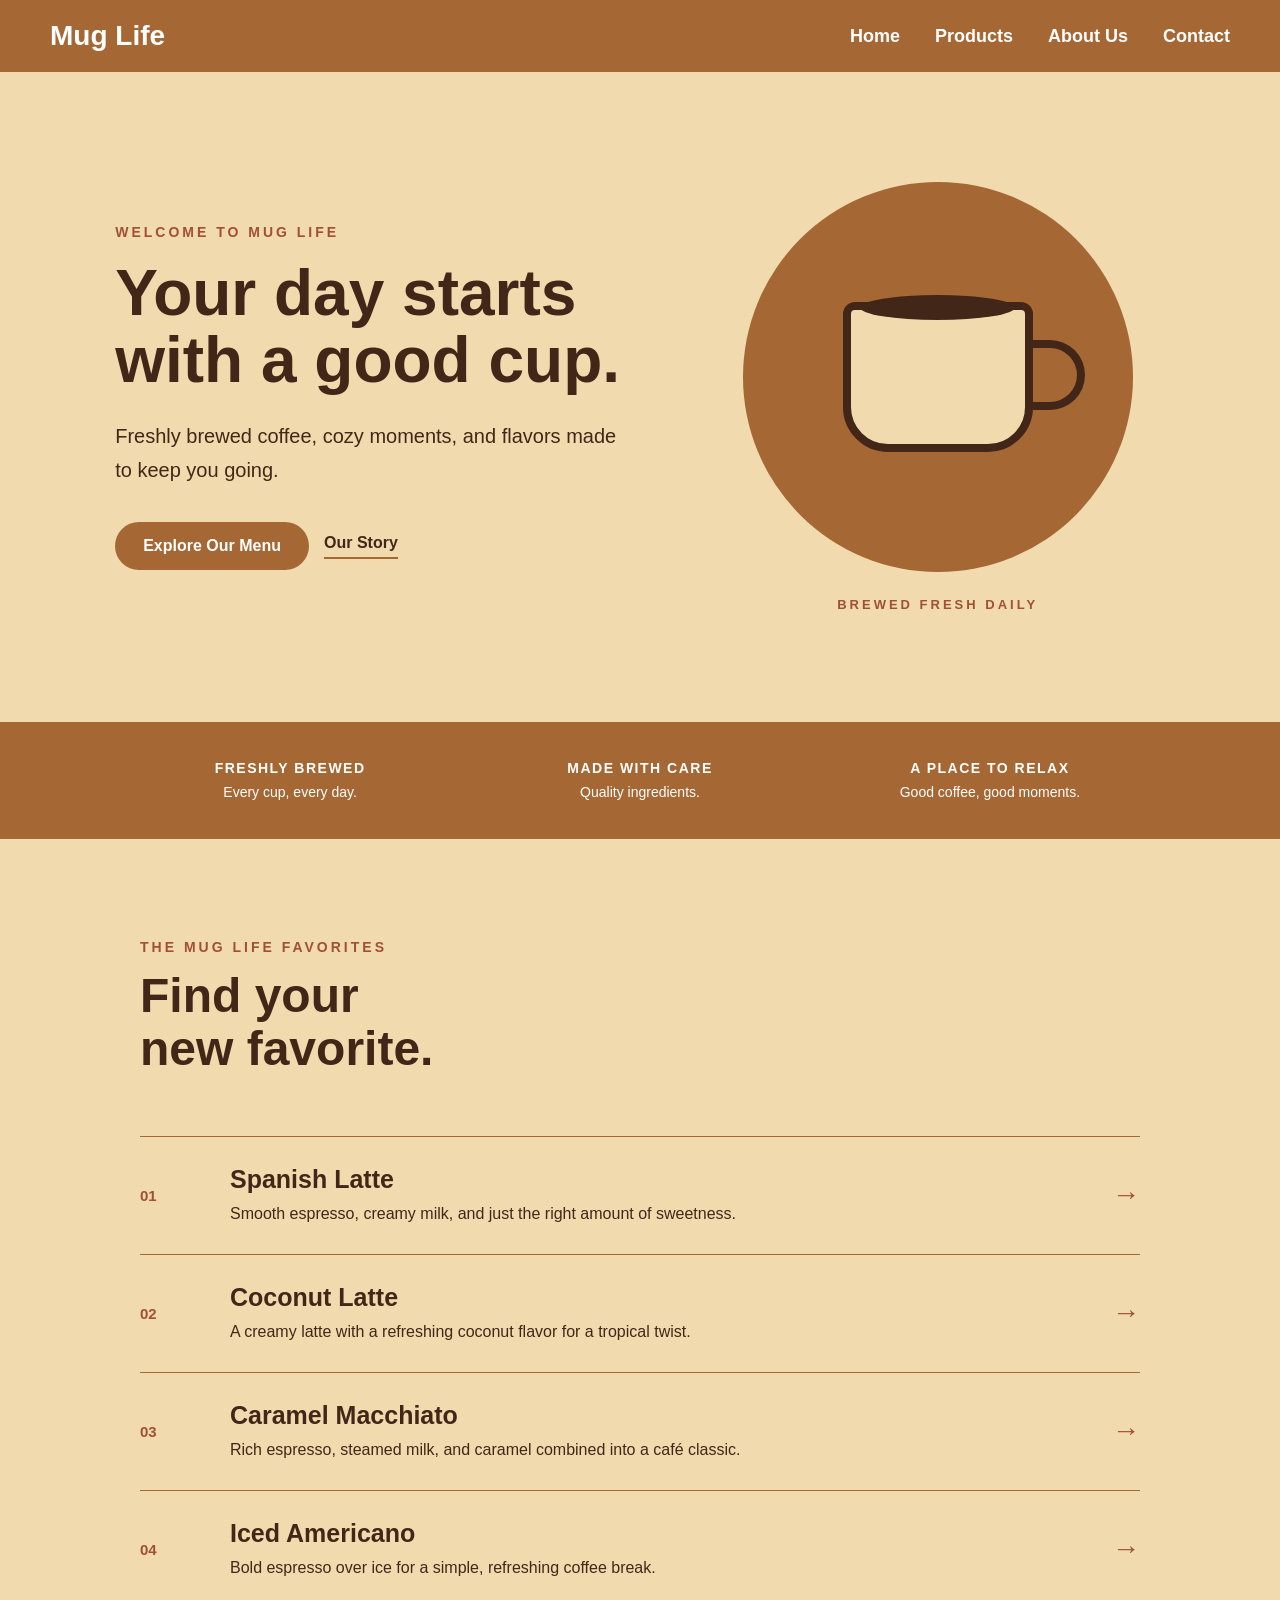
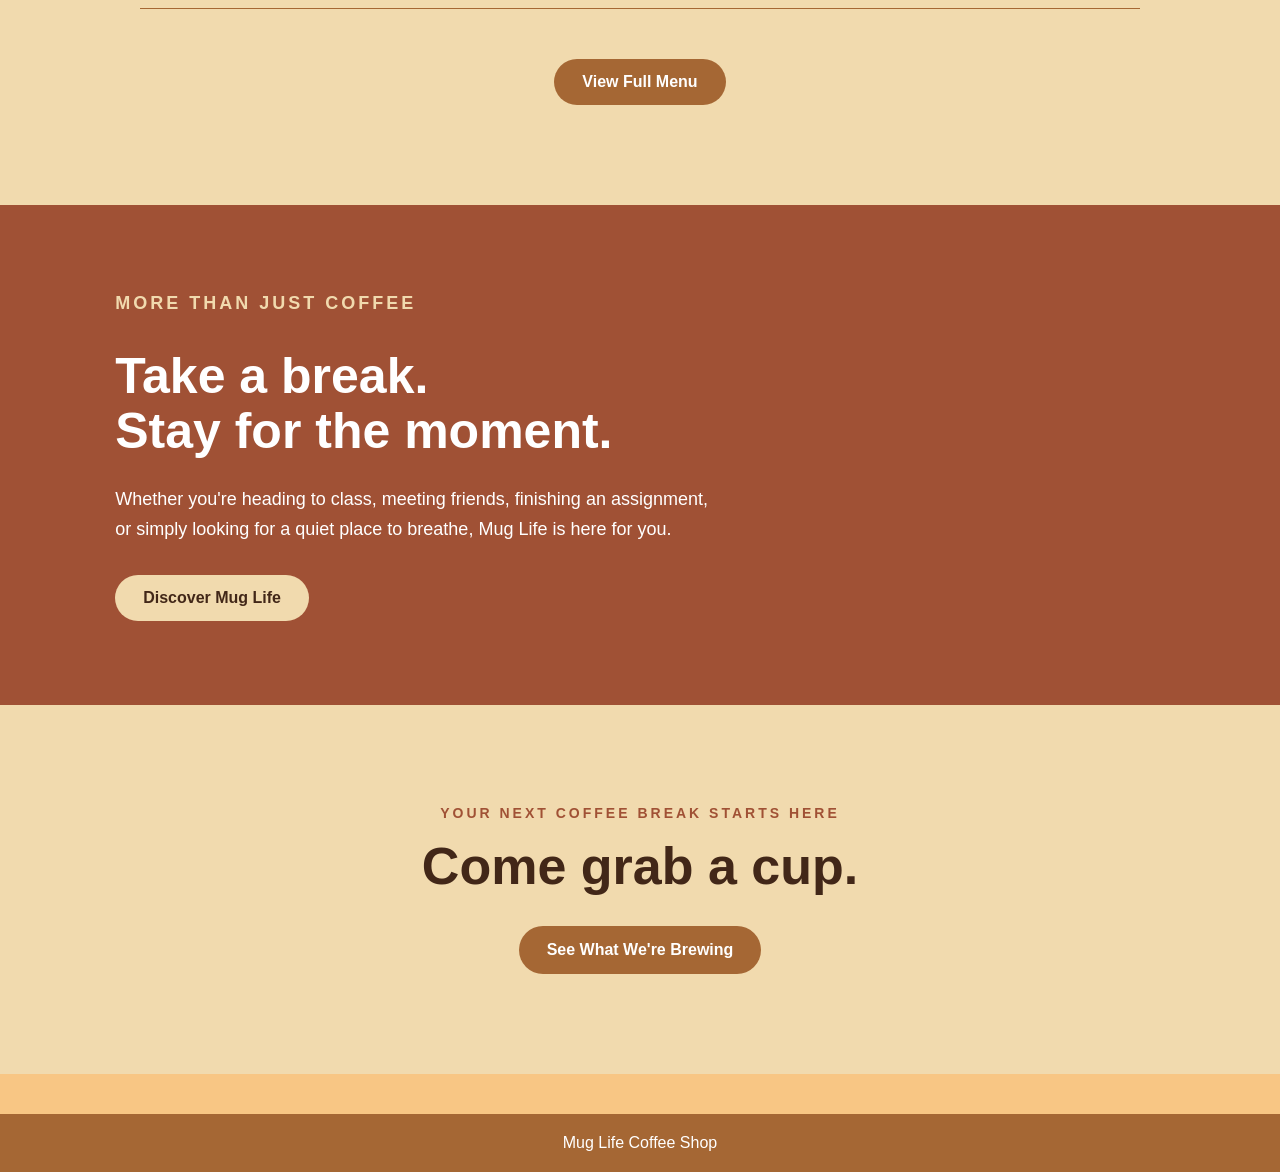
==== index.html @ 96b06e63 "Update and rename home.html to index.html" ====
<!DOCTYPE html>
<html lang="en">

<head>
  <meta charset="UTF-8">
  <meta name="viewport" content="width=device-width, initial-scale=1.0">
  <title>Mug Life - Coffee Shop</title>
  <link rel="stylesheet" href="style.css">
</head>

<body>

  <!-- NAVIGATION -->
  <header class="navbar">
    <div class="logo">
      Mug Life
    </div>

    <nav>
      <a href="index.html">Home</a>
      <a href="products.html">Products</a>
      <a href="aboutus.html">About Us</a>
      <a href="contact.html">Contact</a>
    </nav>
  </header>


  <main>

    <!-- HERO -->
    <section class="hero">

      <div class="hero-content">

        <p class="small-heading">WELCOME TO MUG LIFE</p>

        <h1>
          Your day starts<br>
          with a good cup.
        </h1>

        <p class="hero-description">
          Freshly brewed coffee, cozy moments, and flavors
          made to keep you going.
        </p>

        <div class="hero-buttons">
          <a href="products.html" class="primary-button">Explore Our Menu</a>
          <a href="aboutus.html" class="secondary-button">Our Story</a>
        </div>

      </div>


      <div class="hero-coffee">

        <div class="coffee-circle">
          <div class="coffee-cup">
            <div class="coffee">
            </div>

            <div class="cup-handle">
            </div>
          </div>
        </div>

        <p class="coffee-label">BREWED FRESH DAILY</p>

      </div>

    </section>


    <!-- HIGHLIGHT STRIP -->
    <section class="highlight">

      <div>
        <strong>FRESHLY BREWED</strong>
        <span>Every cup, every day.</span>
      </div>

      <div>
        <strong>MADE WITH CARE</strong>
        <span>Quality ingredients.</span>
      </div>

      <div>
        <strong>A PLACE TO RELAX</strong>
        <span>Good coffee, good moments.</span>
      </div>

    </section>


    <!-- FAVORITES -->
    <section class="favorites">

      <div class="section-heading">
        <p>THE MUG LIFE FAVORITES</p>

        <h2>
          Find your<br>
          new favorite.
        </h2>
      </div>


      <div class="favorite-list">

        <div class="favorite-item">
          <div class="favorite-number">01</div>

          <div class="favorite-info">
            <h3>Spanish Latte</h3>
            <p>
              Smooth espresso, creamy milk, and just the right
              amount of sweetness.
            </p>
          </div>

          <div class="favorite-arrow">→</div>
        </div>


        <div class="favorite-item">
          <div class="favorite-number">02</div>

          <div class="favorite-info">
            <h3>Coconut Latte</h3>
            <p>
              A creamy latte with a refreshing coconut flavor
              for a tropical twist.
            </p>
          </div>

          <div class="favorite-arrow">→</div>
        </div>


        <div class="favorite-item">
          <div class="favorite-number">03</div>

          <div class="favorite-info">
            <h3>Caramel Macchiato</h3>
            <p>
              Rich espresso, steamed milk, and caramel
              combined into a café classic.
            </p>
          </div>

          <div class="favorite-arrow">→</div>
        </div>


        <div class="favorite-item">
          <div class="favorite-number">04</div>

          <div class="favorite-info">
            <h3>Iced Americano</h3>
            <p>
              Bold espresso over ice for a simple,
              refreshing coffee break.
            </p>
          </div>

          <div class="favorite-arrow">→</div>
        </div>

      </div>


      <a href="products.html" class="menu-button">
        View Full Menu
      </a>

    </section>


    <!-- BRAND MESSAGE -->
    <section class="brand-message">

      <div class="brand-message-text">

        <p class="small-heading">MORE THAN JUST COFFEE</p>

        <h2>
          Take a break.<br>
          Stay for the moment.
        </h2>

        <p>
          Whether you're heading to class, meeting friends,
          finishing an assignment, or simply looking for a
          quiet place to breathe, Mug Life is here for you.
        </p>

        <a href="aboutus.html" class="light-button">
          Discover Mug Life
        </a>

      </div>

    </section>


    <!-- FINAL CTA -->
    <section class="final-cta">

      <p>YOUR NEXT COFFEE BREAK STARTS HERE</p>

      <h2>
        Come grab a cup.
      </h2>

      <a href="products.html" class="primary-button">
        See What We're Brewing
      </a>

    </section>

  </main>


  <footer>
    <p>Mug Life Coffee Shop</p>
  </footer>

</body>
</html>
---- style.css ----
* {
  margin: 0;
  padding: 0;
  box-sizing: border-box;
}

body {
  font-family: "Trebuchet MS", sans-serif;
  background-color: #f8c684;
  color: #422718;
  min-height: 100vh;
}

/* NAVIGATION BAR */

.navbar {
  background-color: #A56734;
  padding: 20px 50px;
  display: flex;
  align-items: center;
  justify-content: space-between;
}

.logo {
  color: white;
  font-size: 28px;
  font-weight: bold;
}

nav {
  display: flex;
  gap: 35px;
}

nav a {
  color: white;
  text-decoration: none;
  font-size: 18px;
  font-weight: bold;
}

nav a:hover {
  text-decoration: underline;
}

/* HOME PAGE */

/* HERO */

.hero {
  min-height: 650px;
  background-color: #F1DAAE;
  display: grid;
  grid-template-columns: 1.1fr 0.9fr;
  align-items: center;
  padding: 70px 9%;
  gap: 40px;
}

.hero-content {
  max-width: 650px;
}

.small-heading {
  color: #A05135;
  font-size: 14px;
  font-weight: bold;
  letter-spacing: 3px;
  margin-bottom: 20px;
}

.hero h1 {
  color: #422718;
  font-size: 64px;
  line-height: 1.05;
  margin-bottom: 25px;
}

.hero-description {
  color: #422718;
  font-size: 20px;
  line-height: 1.7;
  max-width: 520px;
  margin-bottom: 35px;
}


/* HERO BUTTONS */

.hero-buttons {
  display: flex;
  gap: 15px;
  align-items: center;
}

.primary-button {
  display: inline-block;
  background-color: #A56734;
  color: white;
  padding: 15px 28px;
  border-radius: 30px;
  text-decoration: none;
  font-size: 16px;
  font-weight: bold;
}

.primary-button:hover {
  background-color: #A05135;
}

.secondary-button {
  display: inline-block;
  color: #422718;
  border-bottom: 2px solid #A56734;
  padding-bottom: 5px;
  text-decoration: none;
  font-weight: bold;
}


/* COFFEE VISUAL */

.hero-coffee {
  display: flex;
  flex-direction: column;
  align-items: center;
  justify-content: center;
}

.coffee-circle {
  width: 390px;
  height: 390px;
  background-color: #A56734;
  border-radius: 50%;
  display: flex;
  align-items: center;
  justify-content: center;
  position: relative;
}

.coffee-cup {
  width: 190px;
  height: 150px;
  background-color: #F1DAAE;
  border-radius: 12px 12px 45px 45px;
  position: relative;
  border: 8px solid #422718;
}

.coffee {
  width: 155px;
  height: 25px;
  background-color: #422718;
  border-radius: 50%;
  position: absolute;
  top: -15px;
  left: 9px;
}

.cup-handle {
  width: 55px;
  height: 70px;
  border: 8px solid #422718;
  border-left: none;
  border-radius: 0 40px 40px 0;
  position: absolute;
  right: -60px;
  top: 30px;
}

.coffee-label {
  color: #A05135;
  font-size: 13px;
  font-weight: bold;
  letter-spacing: 3px;
  margin-top: 25px;
}


/* HIGHLIGHT STRIP */

.highlight {
  background-color: #A56734;
  color: white;
  display: grid;
  grid-template-columns: repeat(3, 1fr);
  padding: 28px 9%;
}

.highlight div {
  text-align: center;
  padding: 10px 20px;
}

.highlight strong {
  display: block;
  font-size: 14px;
  letter-spacing: 1.5px;
  margin-bottom: 7px;
}

.highlight span {
  font-size: 14px;
}


/* FAVORITES */

.favorites {
  background-color: #F1DAAE;
  padding: 100px 9%;
}

.section-heading {
  max-width: 1000px;
  margin: 0 auto 60px;
}

.section-heading p {
  color: #A05135;
  font-size: 14px;
  font-weight: bold;
  letter-spacing: 3px;
  margin-bottom: 15px;
}

.section-heading h2 {
  color: #422718;
  font-size: 48px;
  line-height: 1.1;
}


/* FAVORITE LIST */

.favorite-list {
  max-width: 1000px;
  margin: auto;
}

.favorite-item {
  display: grid;
  grid-template-columns: 70px 1fr 40px;
  align-items: center;
  gap: 20px;
  padding: 28px 0;
  border-top: 1px solid #A56734;
}

.favorite-item:last-child {
  border-bottom: 1px solid #A56734;
}

.favorite-number {
  color: #A05135;
  font-size: 15px;
  font-weight: bold;
}

.favorite-info h3 {
  color: #422718;
  font-size: 25px;
  margin-bottom: 8px;
}

.favorite-info p {
  color: #422718;
  font-size: 16px;
  line-height: 1.5;
  max-width: 600px;
}

.favorite-arrow {
  color: #A05135;
  font-size: 28px;
  text-align: right;
}


/* MENU BUTTON */

.menu-button {
  display: block;
  width: fit-content;
  margin: 50px auto 0;
  background-color: #A56734;
  color: white;
  padding: 14px 28px;
  border-radius: 30px;
  text-decoration: none;
  font-weight: bold;
}

.menu-button:hover {
  background-color: #A05135;
}


/* BRAND MESSAGE */

.brand-message {
  background-color: #A05135;
  min-height: 500px;
  display: flex;
  align-items: center;
  padding: 80px 9%;
}

.brand-message-text {
  max-width: 650px;
}

.brand-message .small-heading {
  color: #F1DAAE;
}

.brand-message h2 {
  color: white;
  font-size: 50px;
  line-height: 1.1;
  margin-bottom: 25px;
}

.brand-message p {
  color: white;
  font-size: 18px;
  line-height: 1.7;
  max-width: 600px;
  margin-bottom: 30px;
}


/* LIGHT BUTTON */

.light-button {
  display: inline-block;
  background-color: #F1DAAE;
  color: #422718;
  padding: 14px 28px;
  border-radius: 30px;
  text-decoration: none;
  font-weight: bold;
}

.light-button:hover {
  background-color: white;
}


/* FINAL CTA */

.final-cta {
  background-color: #F1DAAE;
  text-align: center;
  padding: 100px 20px;
}

.final-cta p {
  color: #A05135;
  font-size: 14px;
  font-weight: bold;
  letter-spacing: 3px;
  margin-bottom: 15px;
}

.final-cta h2 {
  color: #422718;
  font-size: 52px;
  margin-bottom: 30px;
}


/* MOBILE */

@media (max-width: 800px) {

  .hero {
    grid-template-columns: 1fr;
    text-align: center;
    padding: 60px 25px;
  }

  .hero-description {
    margin-left: auto;
    margin-right: auto;
  }

  .hero-buttons {
    justify-content: center;
  }

  .coffee-circle {
    width: 280px;
    height: 280px;
  }

  .highlight {
    grid-template-columns: 1fr;
  }

  .highlight div {
    margin-bottom: 15px;
  }

  .favorite-item {
    grid-template-columns: 45px 1fr 30px;
  }

}

/* ABOUT US PAGE */

.about-page {
  width: 100%;
  background-color: #F1DAAE;
}

/* ABOUT INTRODUCTION */

.about-intro {
  max-width: 900px;
  margin: 0 auto;
  padding: 80px 40px 90px;
}

.about-intro h1 {
  color: #A05135;
  font-size: 48px;
  text-align: center;
  margin-bottom: 60px;
}

.about-intro p {
  color: #422718;
  font-size: 18px;
  line-height: 1.8;
  margin-bottom: 28px;
}

.about-intro .about-welcome {
  font-size: 24px;
  font-weight: bold;
  color: #A05135;
  margin-bottom: 25px;
}

/* CONTACT */

.about-contact {
  background-color: #A56734;
  color: white;
  text-align: center;
  padding: 65px 20px;
}

.about-contact h3 {
  color: white;
  font-size: 30px;
  margin-bottom: 25px;
}

.about-contact p {
  font-size: 17px;
  margin: 8px 0;
}

/* FOOTER */

footer {
  background-color: #A56734;
  color: white;
  text-align: center;
  padding: 20px;
  margin-top: 40px;
}

/* CONTACT PAGE */

.contact-page {
  width: 100%;
  background-color: #F1DAAE;
}

/* CONTACT INTRO */

.contact-intro {
  text-align: center;
  padding: 75px 20px 55px;
}

.contact-intro h1 {
  color: #A05135;
  font-size: 48px;
  margin-bottom: 20px;
}

.contact-intro p {
  color: #422718;
  font-size: 19px;
  max-width: 650px;
  margin: auto;
  line-height: 1.6;
}


/* CONTACT CONTENT */

.contact-content {
  max-width: 1000px;
  margin: auto;
  padding: 30px 40px 90px;
  display: grid;
  grid-template-columns: 1fr 1fr;
  gap: 100px;
}


/* CONTACT DETAILS */

.contact-details h2,
.contact-form h2 {
  color: #A05135;
  font-size: 30px;
  margin-bottom: 20px;
}

.contact-details > p {
  color: #422718;
  font-size: 17px;
  line-height: 1.6;
  margin-bottom: 35px;
}

.contact-item {
  margin-bottom: 25px;
}

.contact-item h3 {
  color: #422718;
  font-size: 19px;
  margin-bottom: 5px;
}

.contact-item p {
  color: #422718;
  font-size: 16px;
  line-height: 1.5;
}


/* CONTACT FORM */

.contact-form form {
  display: flex;
  flex-direction: column;
}

.contact-form label {
  color: #422718;
  font-weight: bold;
  margin-bottom: 7px;
}

.contact-form input,
.contact-form textarea {
  font-family: "Trebuchet MS", sans-serif;
  font-size: 15px;
  padding: 13px;
  margin-bottom: 20px;
  border: 1px solid #A56734;
  background-color: #F1DAAE;
  color: #422718;
  outline: none;
}

.contact-form input:focus,
.contact-form textarea:focus {
  border: 2px solid #A05135;
}

.contact-form textarea {
  resize: vertical;
}

.contact-form button {
  width: fit-content;
  background-color: #A56734;
  color: white;
  border: none;
  padding: 14px 28px;
  border-radius: 25px;
  font-family: "Trebuchet MS", sans-serif;
  font-size: 16px;
  font-weight: bold;
  cursor: pointer;
}

.contact-form button:hover {
  background-color: #A05135;
}

/* =========================
   PRODUCTS PAGE
   ========================= */

.products-page {
  width: 100%;
  background-color: #F1DAAE;
}


/* PAGE INTRO */

.products-intro {
  text-align: center;
  padding: 80px 20px 60px;
}

.products-intro > p:first-child {
  color: #A05135;
  font-size: 14px;
  font-weight: bold;
  letter-spacing: 3px;
  margin-bottom: 15px;
}

.products-intro h1 {
  color: #422718;
  font-size: 48px;
  margin-bottom: 18px;
}

.products-description {
  color: #422718;
  font-size: 18px;
  line-height: 1.6;
  max-width: 650px;
  margin: auto;
}


/* PRODUCT GRID */

.products {
  max-width: 1100px;
  margin: 0 auto;
  padding: 0 30px 100px;

  display: grid;
  grid-template-columns: repeat(2, 1fr);
  gap: 70px 40px;
}


/* INDIVIDUAL PRODUCT */

.product {
  background-color: #F1DAAE;
}


/* PRODUCT IMAGE */

.product img {
  display: block;
  width: auto;
  height: 240px;
  max-width: 100%;
  object-fit: contain;
  margin: 0 auto;
  background-color: transparent;
}

/* PRODUCT INFORMATION */

.product-info {
  padding: 20px 5px 0;
}

.product-info h2 {
  color: #422718;
  font-size: 25px;
  margin-bottom: 10px;
}

.product-info p {
  color: #422718;
  font-size: 16px;
  line-height: 1.6;
  max-width: 450px;
}


/* ALTERNATING SECTION */

.product:nth-child(3n) {
  background-color: #A56734;
  padding: 20px;
}


/* MOBILE */

@media (max-width: 800px) {

  .products {
    grid-template-columns: 1fr;
    gap: 50px;
  }

  .products-intro h1 {
    font-size: 40px;
  }

  .product img {
    height: 300px;
  }

}
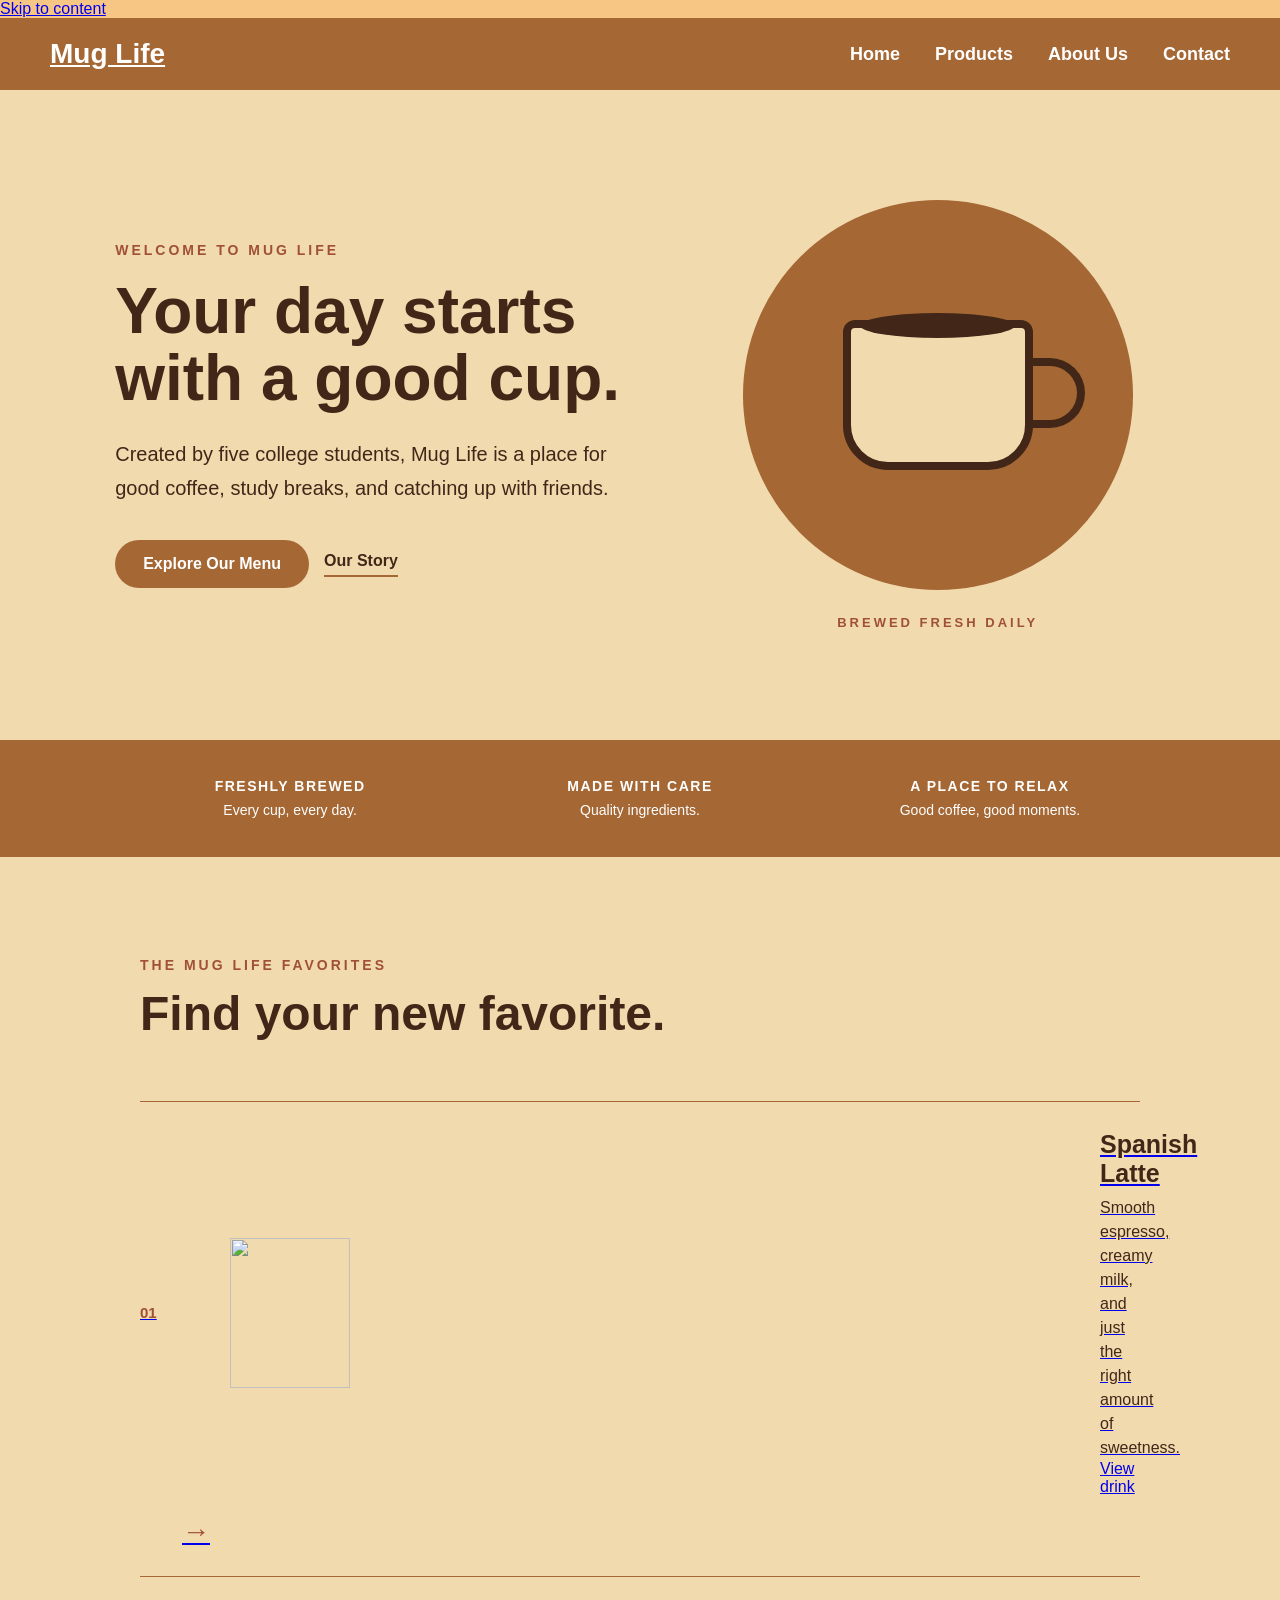
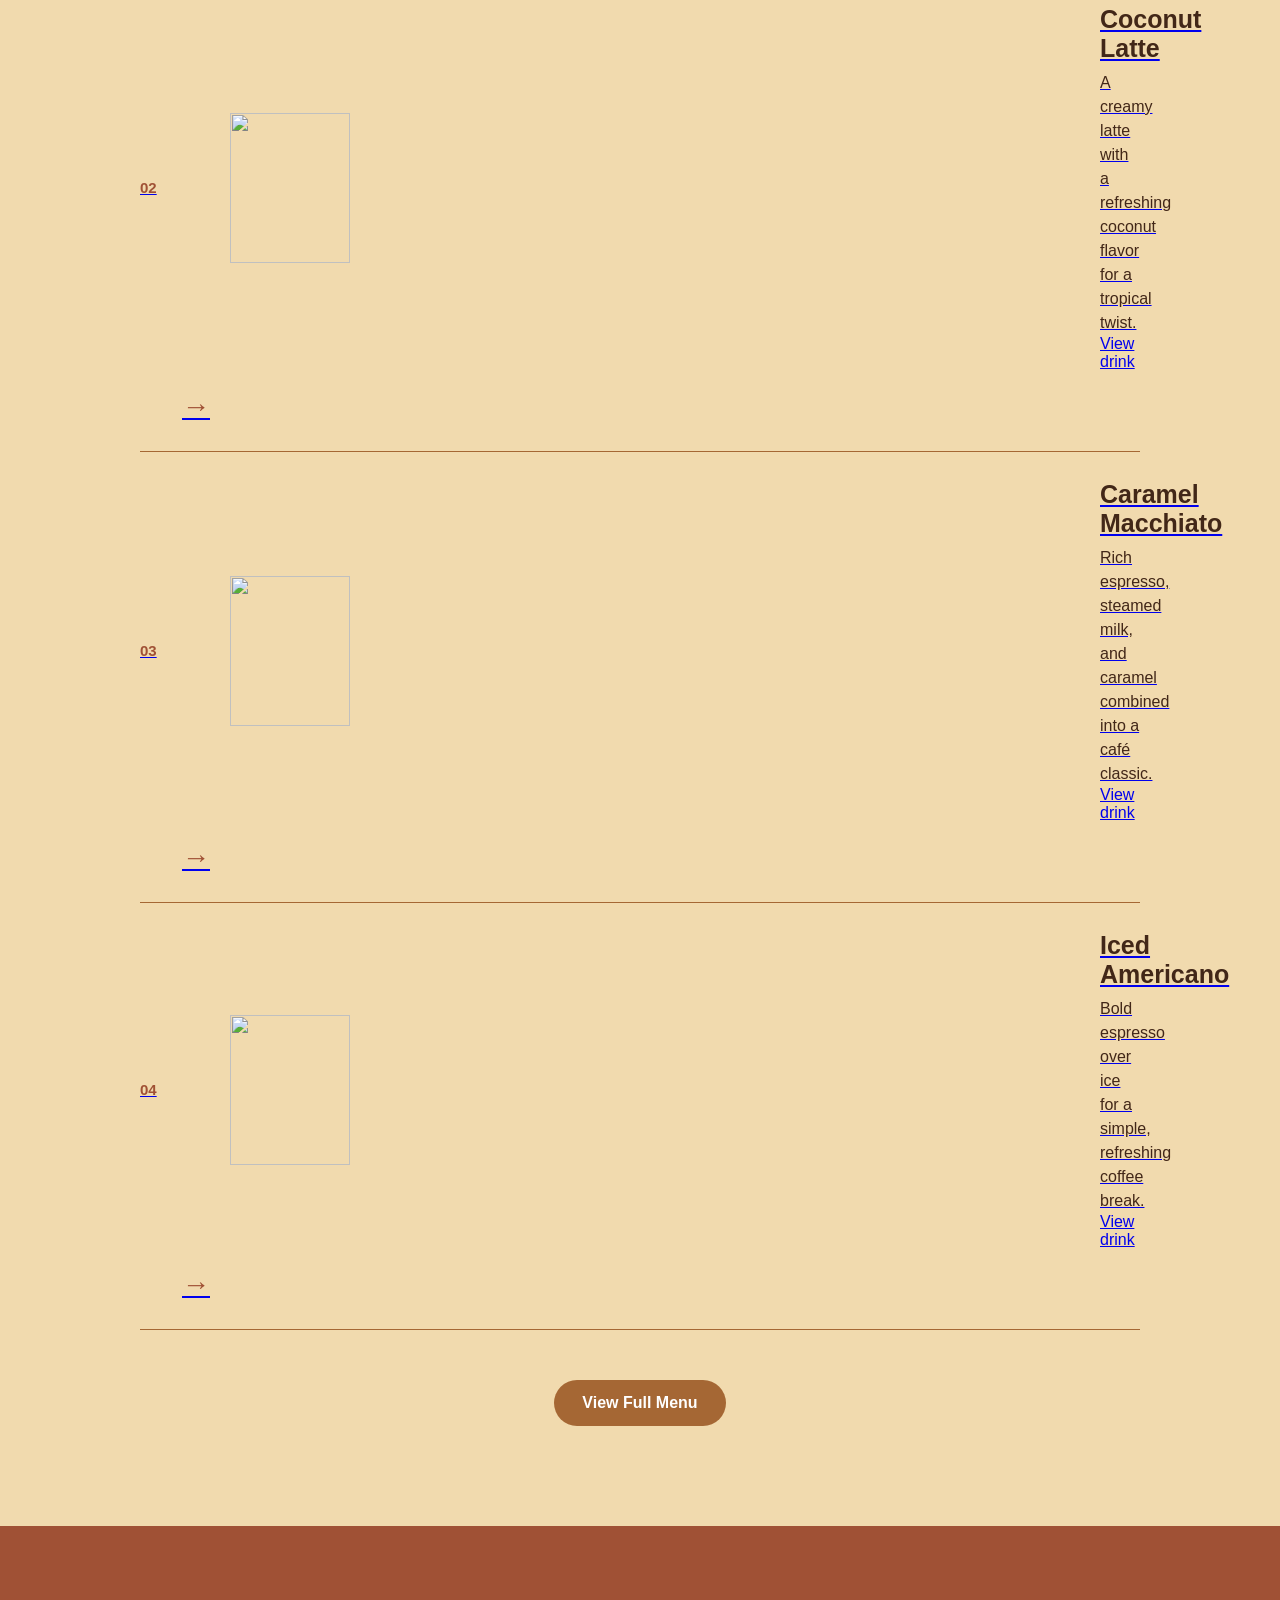
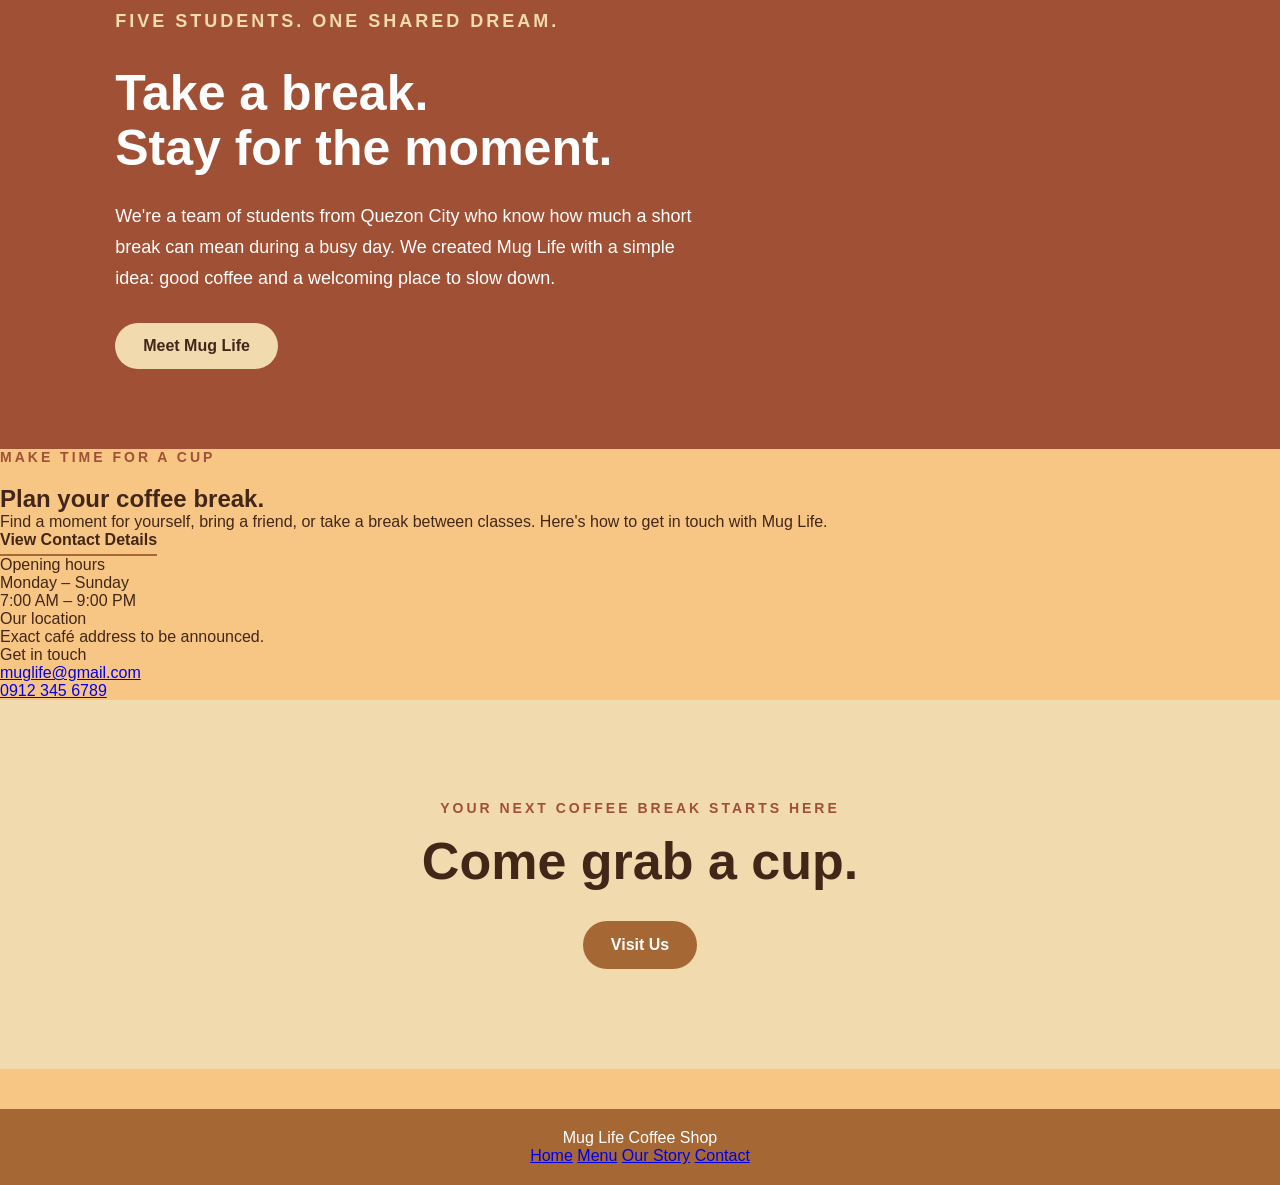
==== commit b8787f18: "Update index.html" ====
--- a/index.html
+++ b/index.html
@@ -4,225 +4,192 @@
 <head>
   <meta charset="UTF-8">
   <meta name="viewport" content="width=device-width, initial-scale=1.0">
+  <meta name="description" content="Meet Mug Life, a coffee shop concept created by five college students. Explore our favorite drinks and our story.">
   <title>Mug Life - Coffee Shop</title>
   <link rel="stylesheet" href="style.css">
 </head>
 
-<body>
+<body class="home-page">
+
+  <a href="#main-content" class="skip-link">Skip to content</a>
 
   <!-- NAVIGATION -->
   <header class="navbar">
-    <div class="logo">
-      Mug Life
-    </div>
+    <a href="home.html" class="logo" aria-label="Mug Life home">Mug Life</a>
 
-    <nav>
-      <a href="index.html">Home</a>
+    <nav aria-label="Main navigation">
+      <a href="home.html" aria-current="page">Home</a>
       <a href="products.html">Products</a>
       <a href="aboutus.html">About Us</a>
       <a href="contact.html">Contact</a>
     </nav>
   </header>
 
-
-  <main>
+  <main id="main-content" tabindex="-1">
 
     <!-- HERO -->
-    <section class="hero">
-
+    <section class="hero" aria-labelledby="welcome-heading">
       <div class="hero-content">
-
         <p class="small-heading">WELCOME TO MUG LIFE</p>
-
-        <h1>
-          Your day starts<br>
-          with a good cup.
-        </h1>
-
+        <h1 id="welcome-heading">Your day starts with a good cup.</h1>
         <p class="hero-description">
-          Freshly brewed coffee, cozy moments, and flavors
-          made to keep you going.
+          Created by five college students, Mug Life is a place for
+          good coffee, study breaks, and catching up with friends.
         </p>
-
         <div class="hero-buttons">
           <a href="products.html" class="primary-button">Explore Our Menu</a>
           <a href="aboutus.html" class="secondary-button">Our Story</a>
         </div>
-
       </div>
 
-
       <div class="hero-coffee">
-
-        <div class="coffee-circle">
+        <!-- This cup is drawn entirely with CSS. -->
+        <div class="coffee-circle" aria-hidden="true">
           <div class="coffee-cup">
-            <div class="coffee">
-            </div>
-
-            <div class="cup-handle">
-            </div>
+            <div class="coffee"></div>
+            <div class="cup-handle"></div>
           </div>
         </div>
-
         <p class="coffee-label">BREWED FRESH DAILY</p>
-
       </div>
-
     </section>
 
-
-    <!-- HIGHLIGHT STRIP -->
-    <section class="highlight">
-
+    <!-- HIGHLIGHTS -->
+    <div class="highlight">
       <div>
         <strong>FRESHLY BREWED</strong>
         <span>Every cup, every day.</span>
       </div>
-
       <div>
         <strong>MADE WITH CARE</strong>
         <span>Quality ingredients.</span>
       </div>
-
       <div>
         <strong>A PLACE TO RELAX</strong>
         <span>Good coffee, good moments.</span>
       </div>
+    </div>
 
+    <!-- FAVORITES: each row links to its drink on the Products page. -->
+    <section class="favorites" aria-labelledby="favorites-heading">
+      <div class="section-heading">
+        <p>THE MUG LIFE FAVORITES</p>
+        <h2 id="favorites-heading">Find your new favorite.</h2>
+      </div>
+
+      <div class="favorite-list">
+        <a href="products.html#spanish-latte" class="favorite-item">
+          <span class="favorite-number" aria-hidden="true">01</span>
+          <img src="images/spanishlatte.png" alt="" width="120" height="150" loading="lazy"
+            onerror="this.onerror=null; this.src='images/drink-placeholder.svg';">
+          <div class="favorite-info">
+            <h3>Spanish Latte</h3>
+            <p>Smooth espresso, creamy milk, and just the right amount of sweetness.</p>
+            <span class="favorite-link-label">View drink</span>
+          </div>
+          <span class="favorite-arrow" aria-hidden="true">&rarr;</span>
+        </a>
+
+        <a href="products.html#coconut-latte" class="favorite-item">
+          <span class="favorite-number" aria-hidden="true">02</span>
+          <img src="images/coconutlatte.png" alt="" width="120" height="150" loading="lazy"
+            onerror="this.onerror=null; this.src='images/drink-placeholder.svg';">
+          <div class="favorite-info">
+            <h3>Coconut Latte</h3>
+            <p>A creamy latte with a refreshing coconut flavor for a tropical twist.</p>
+            <span class="favorite-link-label">View drink</span>
+          </div>
+          <span class="favorite-arrow" aria-hidden="true">&rarr;</span>
+        </a>
+
+        <a href="products.html#caramel-macchiato" class="favorite-item">
+          <span class="favorite-number" aria-hidden="true">03</span>
+          <img src="images/caramelmacchiato.png" alt="" width="120" height="150" loading="lazy"
+            onerror="this.onerror=null; this.src='images/drink-placeholder.svg';">
+          <div class="favorite-info">
+            <h3>Caramel Macchiato</h3>
+            <p>Rich espresso, steamed milk, and caramel combined into a caf&eacute; classic.</p>
+            <span class="favorite-link-label">View drink</span>
+          </div>
+          <span class="favorite-arrow" aria-hidden="true">&rarr;</span>
+        </a>
+
+        <a href="products.html#iced-americano" class="favorite-item">
+          <span class="favorite-number" aria-hidden="true">04</span>
+          <img src="images/icedamericano.png" alt="" width="120" height="150" loading="lazy"
+            onerror="this.onerror=null; this.src='images/drink-placeholder.svg';">
+          <div class="favorite-info">
+            <h3>Iced Americano</h3>
+            <p>Bold espresso over ice for a simple, refreshing coffee break.</p>
+            <span class="favorite-link-label">View drink</span>
+          </div>
+          <span class="favorite-arrow" aria-hidden="true">&rarr;</span>
+        </a>
+      </div>
+
+      <a href="products.html" class="menu-button">View Full Menu</a>
     </section>
 
+    <!-- OUR STORY -->
+    <section class="brand-message" aria-labelledby="story-heading">
+      <div class="brand-message-text">
+        <p class="small-heading">FIVE STUDENTS. ONE SHARED DREAM.</p>
+        <h2 id="story-heading">Take a break.<br>Stay for the moment.</h2>
+        <p>
+          We're a team of students from Quezon City who know how much
+          a short break can mean during a busy day. We created Mug Life
+          with a simple idea: good coffee and a welcoming place to slow down.
+        </p>
+        <a href="aboutus.html" class="light-button">Meet Mug Life</a>
+      </div>
+    </section>
 
-    <!-- FAVORITES -->
-    <section class="favorites">
-
-      <div class="section-heading">
-        <p>THE MUG LIFE FAVORITES</p>
-
-        <h2>
-          Find your<br>
-          new favorite.
-        </h2>
+    <!-- VISIT INFORMATION -->
+    <section class="visit-section" id="visit-us" aria-labelledby="visit-heading">
+      <div class="visit-intro">
+        <p class="small-heading">MAKE TIME FOR A CUP</p>
+        <h2 id="visit-heading">Plan your coffee break.</h2>
+        <p>
+          Find a moment for yourself, bring a friend, or take a break
+          between classes. Here's how to get in touch with Mug Life.
+        </p>
+        <a href="contact.html" class="secondary-button">View Contact Details</a>
       </div>
 
-
-      <div class="favorite-list">
-
-        <div class="favorite-item">
-          <div class="favorite-number">01</div>
-
-          <div class="favorite-info">
-            <h3>Spanish Latte</h3>
-            <p>
-              Smooth espresso, creamy milk, and just the right
-              amount of sweetness.
-            </p>
-          </div>
-
-          <div class="favorite-arrow">→</div>
+      <dl class="visit-details">
+        <div>
+          <dt>Opening hours</dt>
+          <dd>Monday &ndash; Sunday<br>7:00 AM &ndash; 9:00 PM</dd>
         </div>
-
-
-        <div class="favorite-item">
-          <div class="favorite-number">02</div>
-
-          <div class="favorite-info">
-            <h3>Coconut Latte</h3>
-            <p>
-              A creamy latte with a refreshing coconut flavor
-              for a tropical twist.
-            </p>
-          </div>
-
-          <div class="favorite-arrow">→</div>
+        <div>
+          <dt>Our location</dt>
+          <dd>Exact caf&eacute; address to be announced.</dd>
         </div>
-
-
-        <div class="favorite-item">
-          <div class="favorite-number">03</div>
-
-          <div class="favorite-info">
-            <h3>Caramel Macchiato</h3>
-            <p>
-              Rich espresso, steamed milk, and caramel
-              combined into a café classic.
-            </p>
-          </div>
-
-          <div class="favorite-arrow">→</div>
+        <div>
+          <dt>Get in touch</dt>
+          <dd><a href="mailto:muglife@gmail.com">muglife@gmail.com</a></dd>
+          <dd><a href="tel:+639123456789">0912 345 6789</a></dd>
         </div>
-
-
-        <div class="favorite-item">
-          <div class="favorite-number">04</div>
-
-          <div class="favorite-info">
-            <h3>Iced Americano</h3>
-            <p>
-              Bold espresso over ice for a simple,
-              refreshing coffee break.
-            </p>
-          </div>
-
-          <div class="favorite-arrow">→</div>
-        </div>
-
-      </div>
-
-
-      <a href="products.html" class="menu-button">
-        View Full Menu
-      </a>
-
+      </dl>
     </section>
 
-
-    <!-- BRAND MESSAGE -->
-    <section class="brand-message">
-
-      <div class="brand-message-text">
-
-        <p class="small-heading">MORE THAN JUST COFFEE</p>
-
-        <h2>
-          Take a break.<br>
-          Stay for the moment.
-        </h2>
-
-        <p>
-          Whether you're heading to class, meeting friends,
-          finishing an assignment, or simply looking for a
-          quiet place to breathe, Mug Life is here for you.
-        </p>
-
-        <a href="aboutus.html" class="light-button">
-          Discover Mug Life
-        </a>
-
-      </div>
-
-    </section>
-
-
-    <!-- FINAL CTA -->
-    <section class="final-cta">
-
+    <!-- FINAL INVITATION -->
+    <section class="final-cta" aria-labelledby="invitation-heading">
       <p>YOUR NEXT COFFEE BREAK STARTS HERE</p>
-
-      <h2>
-        Come grab a cup.
-      </h2>
-
-      <a href="products.html" class="primary-button">
-        See What We're Brewing
-      </a>
-
+      <h2 id="invitation-heading">Come grab a cup.</h2>
+      <a href="#visit-us" class="primary-button">Visit Us</a>
     </section>
 
   </main>
 
-
   <footer>
-    <p>Mug Life Coffee Shop</p>
+    <p class="footer-brand">Mug Life Coffee Shop</p>
+    <div class="footer-links" aria-label="More Mug Life pages">
+      <a href="home.html">Home</a>
+      <a href="products.html">Menu</a>
+      <a href="aboutus.html">Our Story</a>
+      <a href="contact.html">Contact</a>
+    </div>
   </footer>
 
 </body>
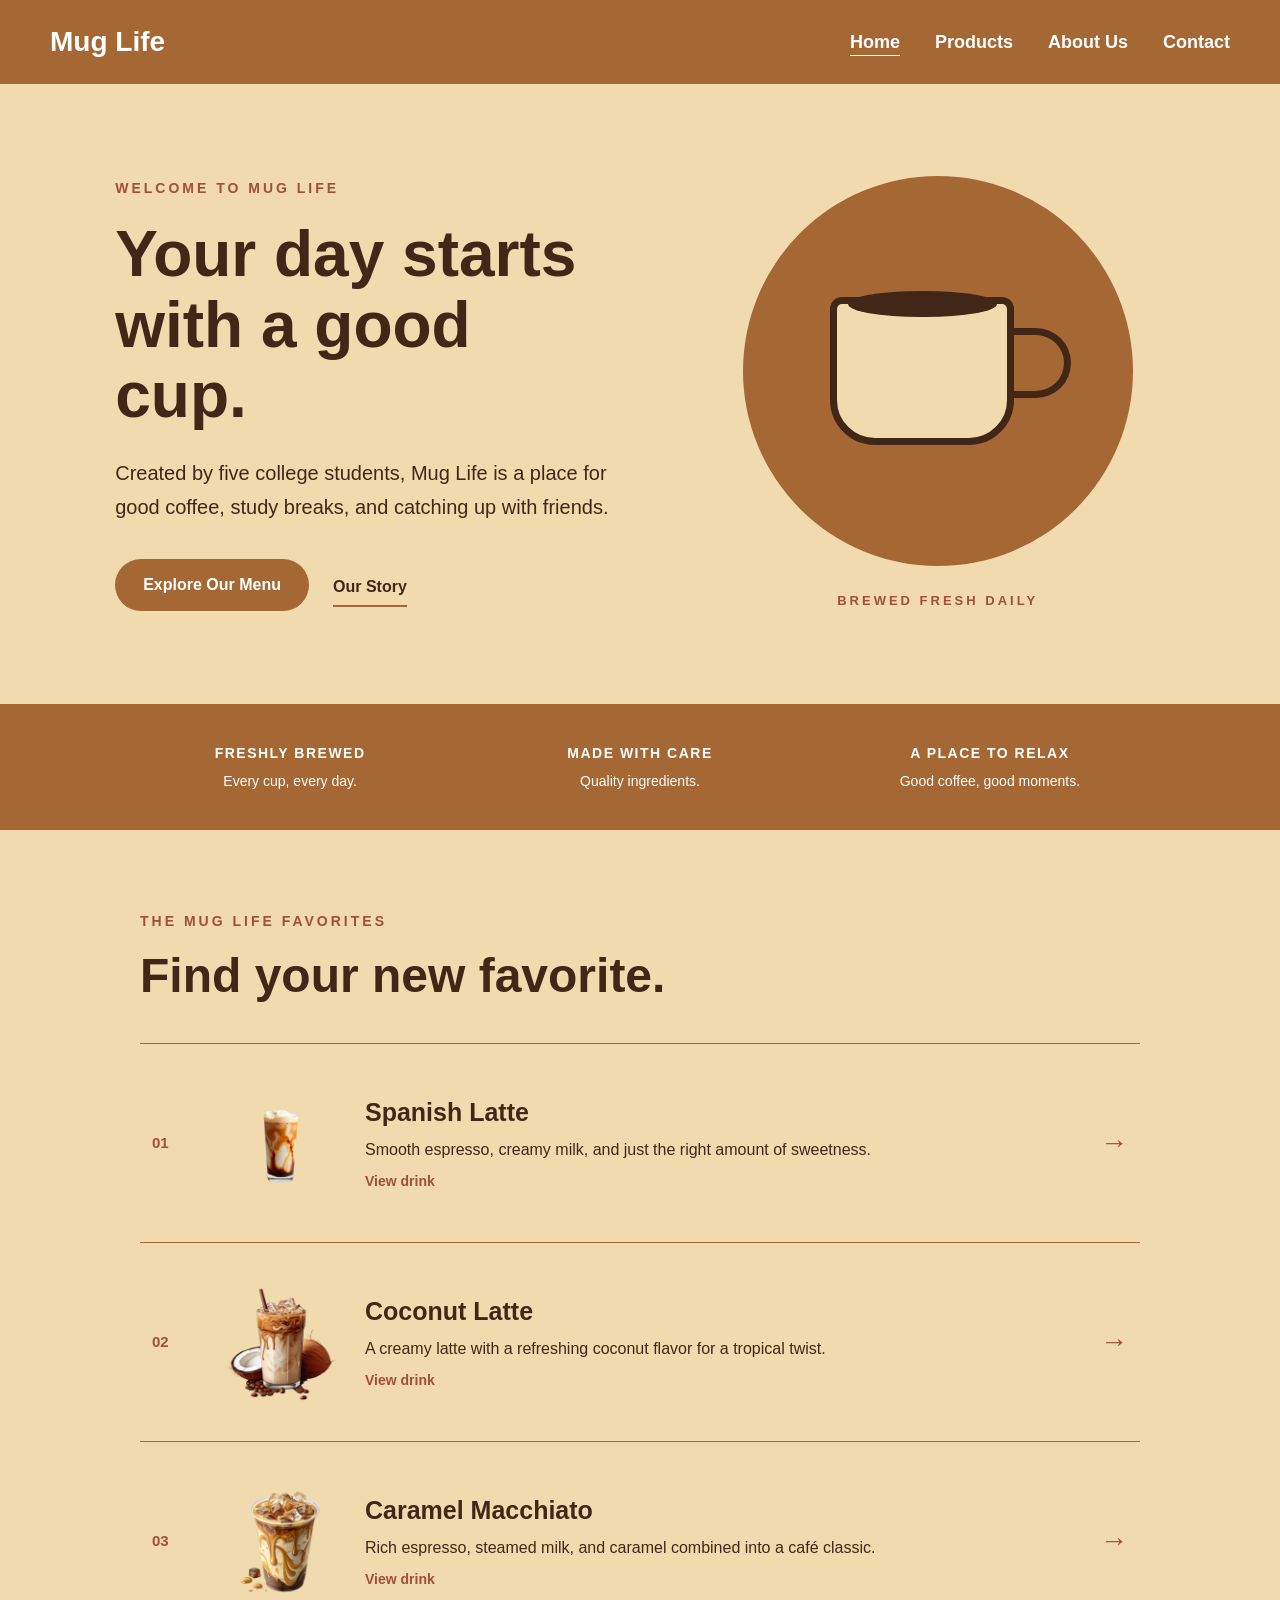
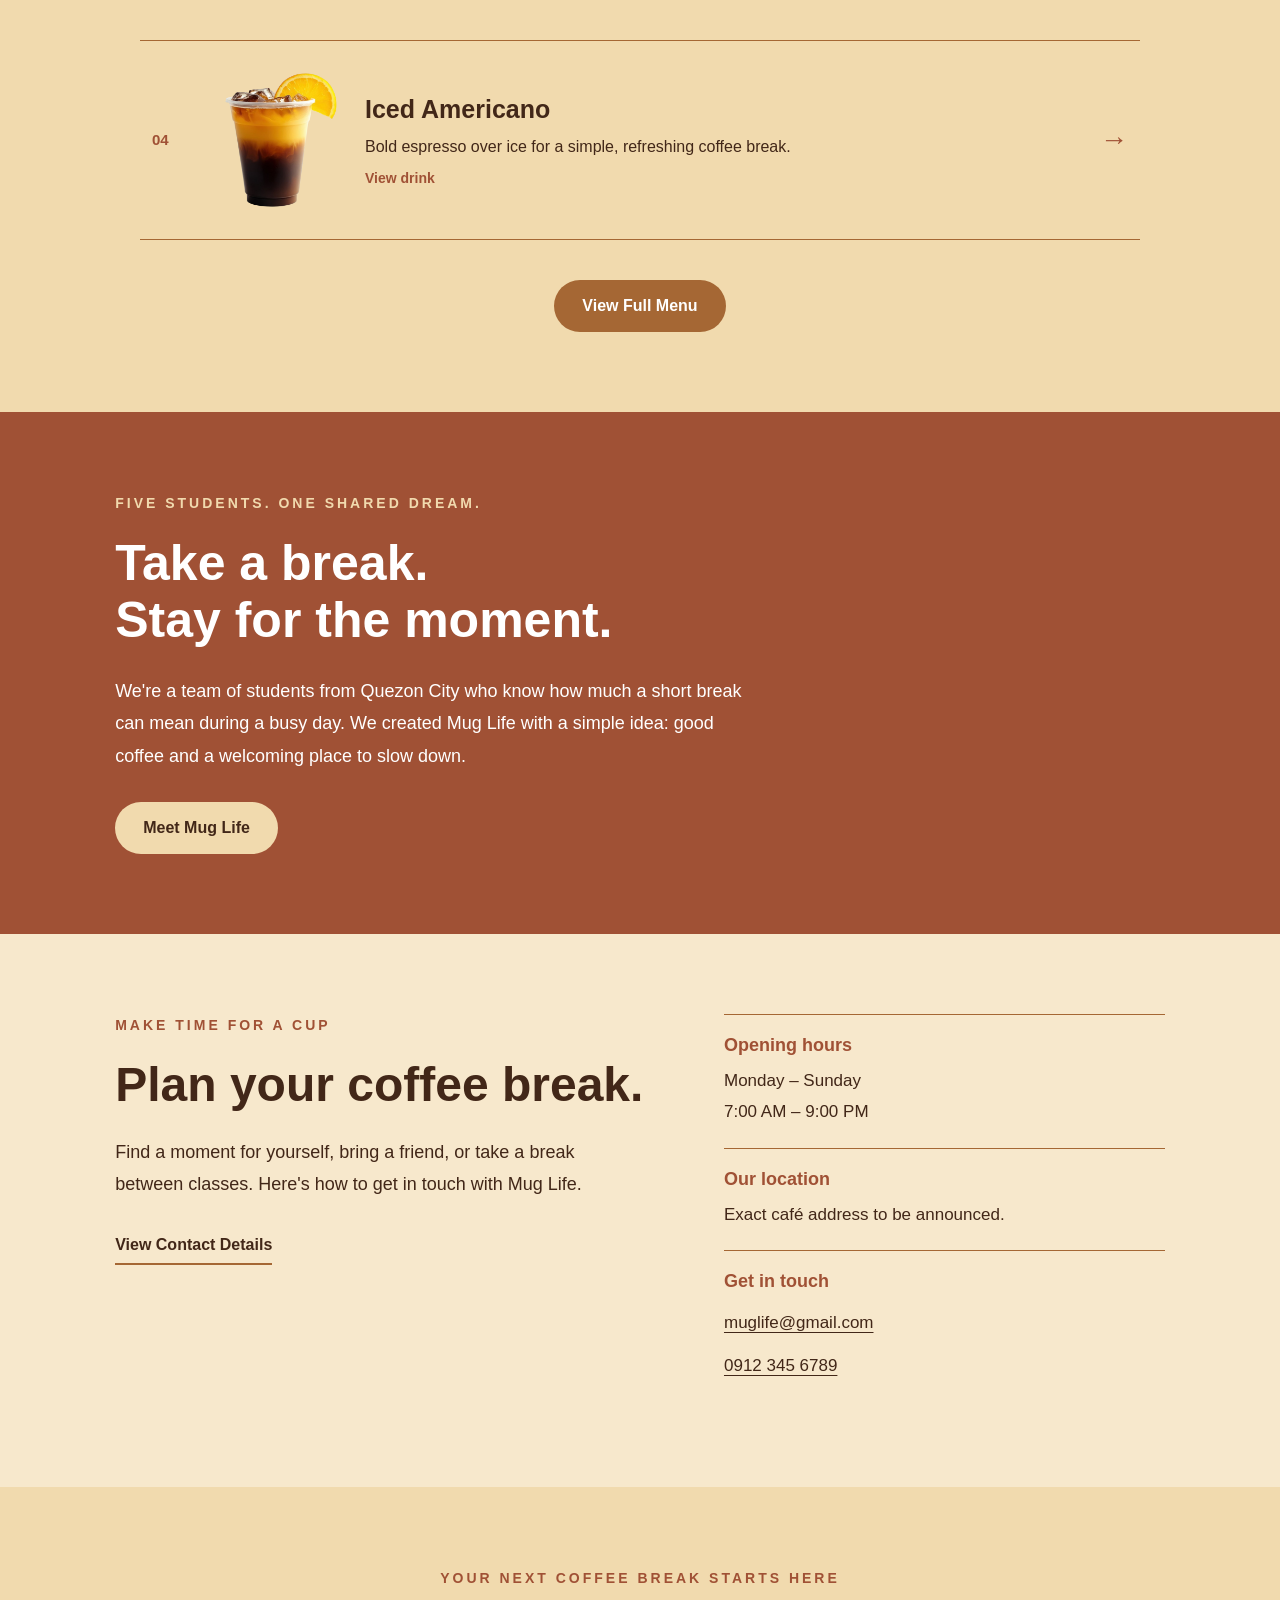
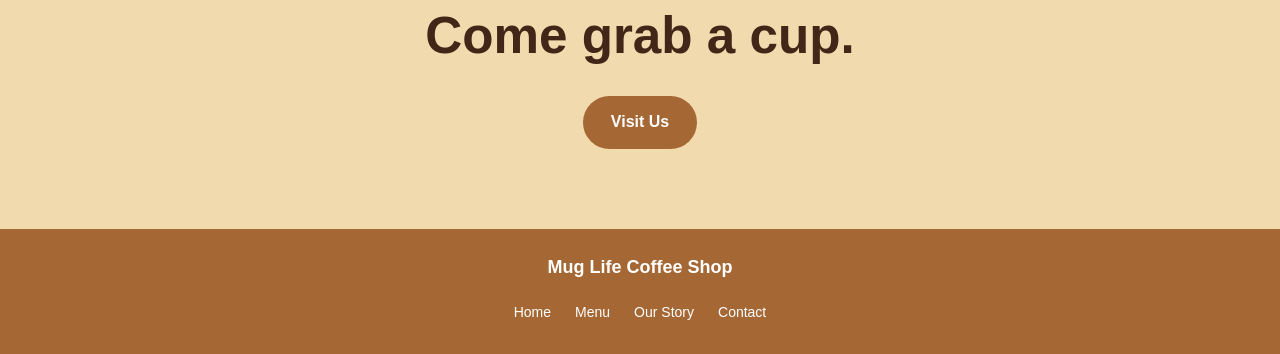
==== commit 2082c4b6: "Update index.html" ====
--- a/index.html
+++ b/index.html
@@ -15,10 +15,10 @@
 
   <!-- NAVIGATION -->
   <header class="navbar">
-    <a href="home.html" class="logo" aria-label="Mug Life home">Mug Life</a>
+    <a href="index.html" class="logo" aria-label="Mug Life home">Mug Life</a>
 
     <nav aria-label="Main navigation">
-      <a href="home.html" aria-current="page">Home</a>
+      <a href="index.html" aria-current="page">Home</a>
       <a href="products.html">Products</a>
       <a href="aboutus.html">About Us</a>
       <a href="contact.html">Contact</a>
@@ -43,7 +43,6 @@
       </div>
 
       <div class="hero-coffee">
-        <!-- This cup is drawn entirely with CSS. -->
         <div class="coffee-circle" aria-hidden="true">
           <div class="coffee-cup">
             <div class="coffee"></div>
@@ -70,7 +69,6 @@
       </div>
     </div>
 
-    <!-- FAVORITES: each row links to its drink on the Products page. -->
     <section class="favorites" aria-labelledby="favorites-heading">
       <div class="section-heading">
         <p>THE MUG LIFE FAVORITES</p>
@@ -80,7 +78,7 @@
       <div class="favorite-list">
         <a href="products.html#spanish-latte" class="favorite-item">
           <span class="favorite-number" aria-hidden="true">01</span>
-          <img src="images/spanishlatte.png" alt="" width="120" height="150" loading="lazy"
+          <img src="spanishlatte.png" alt="" width="120" height="150" loading="lazy"
             onerror="this.onerror=null; this.src='images/drink-placeholder.svg';">
           <div class="favorite-info">
             <h3>Spanish Latte</h3>
@@ -92,7 +90,7 @@
 
         <a href="products.html#coconut-latte" class="favorite-item">
           <span class="favorite-number" aria-hidden="true">02</span>
-          <img src="images/coconutlatte.png" alt="" width="120" height="150" loading="lazy"
+          <img src="coconutlatte.png" alt="" width="120" height="150" loading="lazy"
             onerror="this.onerror=null; this.src='images/drink-placeholder.svg';">
           <div class="favorite-info">
             <h3>Coconut Latte</h3>
@@ -104,7 +102,7 @@
 
         <a href="products.html#caramel-macchiato" class="favorite-item">
           <span class="favorite-number" aria-hidden="true">03</span>
-          <img src="images/caramelmacchiato.png" alt="" width="120" height="150" loading="lazy"
+          <img src="caramelmacchiato.png" alt="" width="120" height="150" loading="lazy"
             onerror="this.onerror=null; this.src='images/drink-placeholder.svg';">
           <div class="favorite-info">
             <h3>Caramel Macchiato</h3>
@@ -116,7 +114,7 @@
 
         <a href="products.html#iced-americano" class="favorite-item">
           <span class="favorite-number" aria-hidden="true">04</span>
-          <img src="images/icedamericano.png" alt="" width="120" height="150" loading="lazy"
+          <img src="icedamericano.png" alt="" width="120" height="150" loading="lazy"
             onerror="this.onerror=null; this.src='images/drink-placeholder.svg';">
           <div class="favorite-info">
             <h3>Iced Americano</h3>
@@ -185,7 +183,7 @@
   <footer>
     <p class="footer-brand">Mug Life Coffee Shop</p>
     <div class="footer-links" aria-label="More Mug Life pages">
-      <a href="home.html">Home</a>
+      <a href="index.html">Home</a>
       <a href="products.html">Menu</a>
       <a href="aboutus.html">Our Story</a>
       <a href="contact.html">Contact</a>
--- a/style.css
+++ b/style.css
@@ -11,25 +11,28 @@
   min-height: 100vh;
 }
 
-/* NAVIGATION BAR */
-
 .navbar {
   background-color: #A56734;
   padding: 20px 50px;
   display: flex;
+  flex-wrap: wrap;
   align-items: center;
   justify-content: space-between;
+  gap: 16px 30px;
 }
 
 .logo {
   color: white;
   font-size: 28px;
   font-weight: bold;
+  text-decoration: none;
+  white-space: nowrap;
 }
 
 nav {
   display: flex;
-  gap: 35px;
+  flex-wrap: wrap;
+  gap: 8px 35px;
 }
 
 nav a {
@@ -37,21 +40,52 @@
   text-decoration: none;
   font-size: 18px;
   font-weight: bold;
-}
-
-nav a:hover {
+  min-height: 44px;
+  display: inline-flex;
+  align-items: center;
+}
+
+nav a:hover,
+nav a[aria-current="page"] {
   text-decoration: underline;
+  text-underline-offset: 7px;
+}
+
+a:focus-visible {
+  outline: 3px solid #422718;
+  outline-offset: 5px;
+}
+
+.nav-links a.active {
+   color: black;
+   font-weight: bold;
+ }
+
+.skip-link {
+  position: absolute;
+  top: -100px;
+  left: 16px;
+  padding: 12px 18px;
+  background: #422718;
+  color: white;
+  z-index: 10;
+}
+
+.skip-link:focus {
+  top: 12px;
 }
 
 /* HOME PAGE */
 
-/* HERO */
+.home-page {
+  background-color: #F1DAAE;
+}
 
 .hero {
-  min-height: 650px;
+  min-height: 620px;
   background-color: #F1DAAE;
   display: grid;
-  grid-template-columns: 1.1fr 0.9fr;
+  grid-template-columns: minmax(0, 1.1fr) minmax(0, 0.9fr);
   align-items: center;
   padding: 70px 9%;
   gap: 40px;
@@ -66,45 +100,54 @@
   font-size: 14px;
   font-weight: bold;
   letter-spacing: 3px;
+  line-height: 1.6;
   margin-bottom: 20px;
 }
 
 .hero h1 {
-  color: #422718;
-  font-size: 64px;
-  line-height: 1.05;
+  font-size: clamp(36px, 5vw, 64px);
+  line-height: 1.1;
+  max-width: 13ch;
   margin-bottom: 25px;
 }
 
 .hero-description {
-  color: #422718;
   font-size: 20px;
   line-height: 1.7;
   max-width: 520px;
   margin-bottom: 35px;
 }
 
-
-/* HERO BUTTONS */
-
 .hero-buttons {
   display: flex;
-  gap: 15px;
+  flex-wrap: wrap;
+  gap: 18px 24px;
   align-items: center;
 }
 
-.primary-button {
+/* LINKS STYLED AS BUTTONS */
+
+.primary-button,
+.menu-button,
+.light-button {
   display: inline-block;
-  background-color: #A56734;
-  color: white;
   padding: 15px 28px;
   border-radius: 30px;
   text-decoration: none;
   font-size: 16px;
-  font-weight: bold;
-}
-
-.primary-button:hover {
+  line-height: 1.4;
+  font-weight: bold;
+  text-align: center;
+}
+
+.primary-button,
+.menu-button {
+  background-color: #A56734;
+  color: white;
+}
+
+.primary-button:hover,
+.menu-button:hover {
   background-color: #A05135;
 }
 
@@ -112,60 +155,75 @@
   display: inline-block;
   color: #422718;
   border-bottom: 2px solid #A56734;
-  padding-bottom: 5px;
+  padding: 12px 0 6px;
   text-decoration: none;
   font-weight: bold;
-}
-
-
-/* COFFEE VISUAL */
+  line-height: 1.5;
+}
+
+.secondary-button:hover {
+  color: #A05135;
+}
+
+.light-button {
+  background-color: #F1DAAE;
+  color: #422718;
+}
+
+.light-button:hover {
+  background-color: white;
+}
+
+/* CSS COFFEE ILLUSTRATION */
 
 .hero-coffee {
   display: flex;
   flex-direction: column;
   align-items: center;
   justify-content: center;
+  min-width: 0;
 }
 
 .coffee-circle {
-  width: 390px;
-  height: 390px;
+  width: 100%;
+  max-width: 390px;
+  aspect-ratio: 1;
   background-color: #A56734;
   border-radius: 50%;
   display: flex;
   align-items: center;
   justify-content: center;
-  position: relative;
 }
 
 .coffee-cup {
-  width: 190px;
-  height: 150px;
+  width: 47%;
+  height: 38%;
   background-color: #F1DAAE;
   border-radius: 12px 12px 45px 45px;
   position: relative;
-  border: 8px solid #422718;
+  border: 7px solid #422718;
+  margin-right: 8%;
 }
 
 .coffee {
-  width: 155px;
-  height: 25px;
+  width: 88%;
+  height: 20%;
   background-color: #422718;
   border-radius: 50%;
   position: absolute;
-  top: -15px;
-  left: 9px;
+  top: -10%;
+  left: 6%;
 }
 
 .cup-handle {
-  width: 55px;
-  height: 70px;
-  border: 8px solid #422718;
+  width: 35%;
+  height: 52%;
+  border: 7px solid #422718;
   border-left: none;
   border-radius: 0 40px 40px 0;
   position: absolute;
-  right: -60px;
-  top: 30px;
+  right: -38%;
+  top: 18%;
 }
 
 .coffee-label {
@@ -173,9 +231,10 @@
   font-size: 13px;
   font-weight: bold;
   letter-spacing: 3px;
+  line-height: 1.6;
+  text-align: center;
   margin-top: 25px;
 }
-
 
 /* HIGHLIGHT STRIP */
 
@@ -183,7 +242,7 @@
   background-color: #A56734;
   color: white;
   display: grid;
-  grid-template-columns: repeat(3, 1fr);
+  grid-template-columns: repeat(3, minmax(0, 1fr));
   padding: 28px 9%;
 }
 
@@ -196,24 +255,25 @@
   display: block;
   font-size: 14px;
   letter-spacing: 1.5px;
+  line-height: 1.6;
   margin-bottom: 7px;
 }
 
 .highlight span {
   font-size: 14px;
-}
-
-
-/* FAVORITES */
+  line-height: 1.5;
+}
+
+/* FAVORITES: product photos use your existing images folder. */
 
 .favorites {
   background-color: #F1DAAE;
-  padding: 100px 9%;
+  padding: 80px 9%;
 }
 
 .section-heading {
   max-width: 1000px;
-  margin: 0 auto 60px;
+  margin: 0 auto 40px;
 }
 
 .section-heading p {
@@ -221,17 +281,15 @@
   font-size: 14px;
   font-weight: bold;
   letter-spacing: 3px;
+  line-height: 1.6;
   margin-bottom: 15px;
 }
 
-.section-heading h2 {
-  color: #422718;
-  font-size: 48px;
-  line-height: 1.1;
-}
-
-
-/* FAVORITE LIST */
+.section-heading h2,
+.visit-intro h2 {
+  font-size: clamp(32px, 4vw, 48px);
+  line-height: 1.15;
+}
 
 .favorite-list {
   max-width: 1000px;
@@ -239,16 +297,28 @@
 }
 
 .favorite-item {
+  color: #422718;
+  text-decoration: none;
   display: grid;
-  grid-template-columns: 70px 1fr 40px;
+  grid-template-columns: 45px 120px minmax(0, 1fr) 30px;
   align-items: center;
-  gap: 20px;
-  padding: 28px 0;
+  gap: 24px;
+  padding: 24px 12px;
   border-top: 1px solid #A56734;
 }
 
 .favorite-item:last-child {
   border-bottom: 1px solid #A56734;
+}
+
+.favorite-item:hover {
+  background-color: #f7e8cc;
+}
+
+.favorite-item:hover h3,
+.favorite-item:focus-visible h3 {
+  text-decoration: underline;
+  text-underline-offset: 5px;
 }
 
 .favorite-number {
@@ -257,17 +327,32 @@
   font-weight: bold;
 }
 
+.favorite-item img {
+  display: block;
+  width: 120px;
+  height: 150px;
+  max-width: 100%;
+  object-fit: contain;
+}
+
 .favorite-info h3 {
-  color: #422718;
   font-size: 25px;
+  line-height: 1.3;
   margin-bottom: 8px;
 }
 
 .favorite-info p {
-  color: #422718;
   font-size: 16px;
-  line-height: 1.5;
+  line-height: 1.6;
   max-width: 600px;
+}
+
+.favorite-link-label {
+  display: inline-block;
+  color: #A05135;
+  font-size: 14px;
+  font-weight: bold;
+  margin-top: 10px;
 }
 
 .favorite-arrow {
@@ -276,38 +361,21 @@
   text-align: right;
 }
 
-
-/* MENU BUTTON */
-
 .menu-button {
   display: block;
   width: fit-content;
-  margin: 50px auto 0;
-  background-color: #A56734;
-  color: white;
-  padding: 14px 28px;
-  border-radius: 30px;
-  text-decoration: none;
-  font-weight: bold;
-}
-
-.menu-button:hover {
-  background-color: #A05135;
-}
-
-
-/* BRAND MESSAGE */
+  margin: 40px auto 0;
+}
+
+/* OUR STORY */
 
 .brand-message {
   background-color: #A05135;
-  min-height: 500px;
-  display: flex;
-  align-items: center;
   padding: 80px 9%;
 }
 
 .brand-message-text {
-  max-width: 650px;
+  max-width: 700px;
 }
 
 .brand-message .small-heading {
@@ -316,43 +384,69 @@
 
 .brand-message h2 {
   color: white;
-  font-size: 50px;
-  line-height: 1.1;
+  font-size: clamp(32px, 4vw, 50px);
+  line-height: 1.15;
   margin-bottom: 25px;
 }
 
-.brand-message p {
+.brand-message-text > p:not(.small-heading) {
   color: white;
   font-size: 18px;
-  line-height: 1.7;
-  max-width: 600px;
+  line-height: 1.8;
+  max-width: 650px;
   margin-bottom: 30px;
 }
 
-
-/* LIGHT BUTTON */
-
-.light-button {
+/* VISIT INFORMATION */
+
+.visit-section {
+  background-color: #f7e8cc;
+  display: grid;
+  grid-template-columns: minmax(0, 1.1fr) minmax(0, 0.9fr);
+  padding: 80px 9%;
+  gap: 70px;
+  scroll-margin-top: 24px;
+}
+
+.visit-intro > p:not(.small-heading) {
+  font-size: 18px;
+  line-height: 1.8;
+  max-width: 520px;
+  margin-top: 24px;
+  margin-bottom: 20px;
+}
+
+.visit-details > div {
+  border-top: 1px solid #A56734;
+  padding: 20px 0;
+}
+
+.visit-details dt {
+  color: #A05135;
+  font-size: 18px;
+  font-weight: bold;
+  margin-bottom: 10px;
+}
+
+.visit-details dd {
+  font-size: 17px;
+  line-height: 1.8;
+  overflow-wrap: anywhere;
+}
+
+.visit-details a {
   display: inline-block;
-  background-color: #F1DAAE;
   color: #422718;
-  padding: 14px 28px;
-  border-radius: 30px;
-  text-decoration: none;
-  font-weight: bold;
-}
-
-.light-button:hover {
-  background-color: white;
-}
-
-
-/* FINAL CTA */
+  padding: 6px 0;
+  text-underline-offset: 4px;
+}
+
+/* FINAL INVITATION */
 
 .final-cta {
   background-color: #F1DAAE;
   text-align: center;
-  padding: 100px 20px;
+  padding: 80px 24px;
 }
 
 .final-cta p {
@@ -360,27 +454,54 @@
   font-size: 14px;
   font-weight: bold;
   letter-spacing: 3px;
+  line-height: 1.6;
   margin-bottom: 15px;
 }
 
 .final-cta h2 {
-  color: #422718;
-  font-size: 52px;
+  font-size: clamp(32px, 4vw, 52px);
+  line-height: 1.2;
   margin-bottom: 30px;
 }
 
-
-/* MOBILE */
+/* HOME AND NAVIGATION ON SMALLER SCREENS */
+
+@media (max-width: 1000px) {
+  .hero {
+    gap: 30px;
+    padding-left: 6%;
+    padding-right: 6%;
+  }
+
+  .favorite-item {
+    grid-template-columns: 30px 100px minmax(0, 1fr) 25px;
+    gap: 18px;
+  }
+
+  .favorite-item img {
+    width: 100px;
+    height: 130px;
+  }
+}
 
 @media (max-width: 800px) {
+  .navbar {
+    padding: 18px 6%;
+  }
+
+  nav {
+    gap: 8px 22px;
+  }
 
   .hero {
     grid-template-columns: 1fr;
     text-align: center;
-    padding: 60px 25px;
-  }
-
-  .hero-description {
+    padding: 55px 24px;
+  }
+
+  .hero-content,
+  .hero-description,
+  .hero h1 {
     margin-left: auto;
     margin-right: auto;
   }
@@ -389,331 +510,826 @@
     justify-content: center;
   }
 
+  .hero-description {
+    font-size: 18px;
+  }
+
   .coffee-circle {
-    width: 280px;
-    height: 280px;
+    max-width: 280px;
   }
 
   .highlight {
     grid-template-columns: 1fr;
-  }
-
-  .highlight div {
-    margin-bottom: 15px;
+    gap: 8px;
+  }
+
+  .visit-section {
+    grid-template-columns: 1fr;
+    gap: 30px;
+  }
+}
+
+@media (max-width: 600px) {
+  .navbar {
+    flex-direction: column;
+    gap: 12px;
+    padding: 18px 20px 12px;
+  }
+
+  .navbar nav {
+    justify-content: center;
+    gap: 4px 20px;
+  }
+
+  .navbar nav a {
+    font-size: 16px;
+  }
+
+  .favorites,
+  .brand-message,
+  .visit-section {
+    padding: 55px 24px;
   }
 
   .favorite-item {
-    grid-template-columns: 45px 1fr 30px;
-  }
-
-}
-
-/* ABOUT US PAGE */
-
-.about-page {
-  width: 100%;
+    grid-template-columns: 72px minmax(0, 1fr) 20px;
+    gap: 14px;
+    padding: 24px 0;
+  }
+
+  .favorite-number {
+    display: none;
+  }
+
+  .favorite-item img {
+    width: 72px;
+    height: 110px;
+  }
+
+  .favorite-info h3 {
+    font-size: 21px;
+  }
+
+  .favorite-info p {
+    font-size: 15px;
+  }
+
+  .favorite-arrow {
+    font-size: 24px;
+  }
+
+  .final-cta {
+    padding: 55px 24px;
+  }
+}
+
+/* SHARED INNER PAGES */
+
+.inner-page {
   background-color: #F1DAAE;
-}
-
-/* ABOUT INTRODUCTION */
-
-.about-intro {
+  display: flex;
+  flex-direction: column;
+}
+
+.inner-page main {
+  flex: 1;
+}
+
+.content-width {
+  max-width: 1120px;
+  margin: 0 auto;
+  padding-left: 32px;
+  padding-right: 32px;
+}
+
+.page-intro {
   max-width: 900px;
   margin: 0 auto;
-  padding: 80px 40px 90px;
-}
-
-.about-intro h1 {
-  color: #A05135;
-  font-size: 48px;
+  padding: 65px 24px 45px;
   text-align: center;
-  margin-bottom: 60px;
-}
-
-.about-intro p {
-  color: #422718;
+}
+
+.page-intro h1 {
+  font-size: clamp(36px, 5vw, 56px);
+  line-height: 1.15;
+}
+
+.page-intro > p {
   font-size: 18px;
   line-height: 1.8;
-  margin-bottom: 28px;
-}
-
-.about-intro .about-welcome {
-  font-size: 24px;
-  font-weight: bold;
-  color: #A05135;
-  margin-bottom: 25px;
-}
-
-/* CONTACT */
-
-.about-contact {
+  max-width: 720px;
+  margin: 20px auto 0;
+}
+
+.page-intro .small-heading {
+  font-size: 14px;
+  line-height: 1.6;
+  margin: 0 auto 16px;
+}
+
+.page-intro > .primary-button {
+  margin-top: 24px;
+}
+
+.inner-page h2 {
+  font-size: clamp(28px, 3.5vw, 38px);
+  line-height: 1.25;
+}
+
+.inner-page h3 {
+  line-height: 1.3;
+}
+
+/* PRODUCTS: category links work with HTML anchors. */
+
+.menu-categories {
+  justify-content: center;
+  gap: 12px;
+  margin-top: 28px;
+}
+
+.menu-categories a {
+  color: #422718;
+  border: 1px solid #A56734;
+  border-radius: 24px;
+  padding: 10px 20px;
+  line-height: 1.5;
+  font-size: 16px;
+}
+
+.menu-categories a:hover {
+  background-color: #f7e8cc;
+  text-decoration: underline;
+  text-underline-offset: 4px;
+}
+
+.menu-categories span {
+  font-size: 12px;
+  font-weight: normal;
+  margin-left: 8px;
+}
+
+.page-intro .menu-sample-note {
+  font-size: 14px;
+  color: #70523d;
+  line-height: 1.6;
+  margin-top: 22px;
+}
+
+.menu-content {
+  max-width: 1120px;
+  margin: 0 auto;
+  padding: 0 32px 65px;
+}
+
+.category-group {
+  scroll-margin-top: 24px;
+}
+
+.category-group + .category-group {
+  margin-top: 60px;
+}
+
+.category-heading {
+  padding-bottom: 22px;
+  border-bottom: 1px solid #A56734;
+}
+
+.category-heading p {
+  font-size: 17px;
+  line-height: 1.7;
+  margin-top: 10px;
+}
+
+.products {
+  display: grid;
+  grid-template-columns: repeat(2, minmax(0, 1fr));
+  gap: 28px;
+  margin-top: 28px;
+}
+
+.product {
+  background-color: #f7e8cc;
+  padding: 26px;
+  min-width: 0;
+  scroll-margin-top: 24px;
+}
+
+.product:target {
+  outline: 3px solid #422718;
+  outline-offset: 6px;
+}
+
+.product-image img {
+  display: block;
+  width: 100%;
+  height: 220px;
+  object-fit: contain;
+  margin: 0 auto 24px;
+  background-color: transparent;
+}
+
+.product-topline {
+  display: flex;
+  flex-wrap: wrap;
+  justify-content: space-between;
+  align-items: center;
+  gap: 8px;
+  min-height: 28px;
+  margin-bottom: 10px;
+}
+
+.drink-serving {
+  color: #70523d;
+  font-size: 13px;
+  font-weight: bold;
+  letter-spacing: 1px;
+}
+
+.product-badge {
   background-color: #A56734;
   color: white;
+  border-radius: 20px;
+  font-size: 12px;
+  font-weight: bold;
+  line-height: 1.5;
+  padding: 4px 10px;
+}
+
+.product-info h3 {
+  font-size: 26px;
+  margin-bottom: 12px;
+}
+
+.product-description {
+  font-size: 16px;
+  line-height: 1.7;
+}
+
+.product-prices {
+  display: grid;
+  grid-template-columns: repeat(2, minmax(0, 1fr));
+  gap: 20px;
+  border-top: 1px solid #b58a61;
+  margin-top: 20px;
+  padding-top: 18px;
+}
+
+.product-prices dt {
+  font-size: 14px;
+  line-height: 1.5;
+}
+
+.product-prices dt span {
+  display: block;
+  color: #70523d;
+  font-size: 12px;
+}
+
+.product-prices dd {
+  font-size: 24px;
+  font-weight: bold;
+  margin-top: 6px;
+}
+
+.drink-details {
+  border-top: 1px solid #b58a61;
+  margin-top: 18px;
+}
+
+.drink-details summary {
+  padding: 15px 0;
+  font-size: 15px;
+  font-weight: bold;
+}
+
+.drink-details p {
+  font-size: 15px;
+  line-height: 1.8;
+  padding-bottom: 8px;
+}
+
+summary {
+  cursor: pointer;
+}
+
+summary::marker {
+  color: #A05135;
+}
+
+summary:focus-visible,
+button:focus-visible {
+  outline: 3px solid #422718;
+  outline-offset: 4px;
+}
+
+.products-single {
+  grid-template-columns: 1fr;
+}
+
+.products-single .product {
+  display: grid;
+  grid-template-columns: 220px minmax(0, 1fr);
+  align-items: center;
+  gap: 40px;
+}
+
+.products-single .product-image img {
+  margin-bottom: 0;
+}
+
+.menu-footnote {
+  border-top: 1px solid #A56734;
+  margin-top: 55px;
+  padding-top: 32px;
+}
+
+.menu-footnote p {
+  font-size: 17px;
+  line-height: 1.8;
+  max-width: 750px;
+  margin-top: 14px;
+  margin-bottom: 12px;
+}
+
+/* ABOUT US */
+
+.about-story {
+  display: grid;
+  grid-template-columns: minmax(0, 1.2fr) minmax(0, 0.8fr);
+  align-items: start;
+  gap: 55px;
+  padding-bottom: 65px;
+}
+
+.story-copy > p:not(.small-heading) {
+  font-size: 17px;
+  line-height: 1.9;
+  margin-top: 20px;
+}
+
+.story-note {
+  background-color: #A56734;
+  color: white;
+  padding: 38px 30px;
+}
+
+.team-count {
+  font-size: 88px;
+  font-weight: bold;
+  line-height: 1;
+}
+
+.team-caption {
+  font-size: 20px;
+  font-weight: bold;
+  margin-top: 12px;
+}
+
+.story-note blockquote {
+  font-size: 25px;
+  font-weight: bold;
+  line-height: 1.5;
+  border-top: 1px solid #F1DAAE;
+  margin-top: 28px;
+  padding-top: 25px;
+}
+
+.story-note > p:last-child {
+  font-size: 16px;
+  line-height: 1.8;
+  margin-top: 22px;
+}
+
+.mission-section {
+  background-color: #A05135;
+  color: white;
   text-align: center;
-  padding: 65px 20px;
-}
-
-.about-contact h3 {
-  color: white;
-  font-size: 30px;
-  margin-bottom: 25px;
-}
-
-.about-contact p {
+  padding: 65px 32px;
+}
+
+.mission-section .small-heading {
+  color: #F1DAAE;
+}
+
+.mission-section h2 {
+  max-width: 760px;
+  margin: 0 auto;
+}
+
+.mission-section > p:last-child {
+  font-size: 18px;
+  line-height: 1.9;
+  max-width: 760px;
+  margin: 24px auto 0;
+}
+
+.about-values {
+  padding-top: 65px;
+  padding-bottom: 65px;
+}
+
+.about-values .section-heading {
+  margin-bottom: 32px;
+}
+
+.value-grid {
+  display: grid;
+  grid-template-columns: repeat(3, minmax(0, 1fr));
+  gap: 30px;
+}
+
+.value-item {
+  border-top: 1px solid #A56734;
+  padding-top: 22px;
+}
+
+.value-number {
+  color: #A05135;
+  font-size: 14px;
+  font-weight: bold;
+  margin-bottom: 20px;
+}
+
+.value-item h3 {
+  font-size: 23px;
+  margin-bottom: 14px;
+}
+
+.value-item > p:last-child {
+  font-size: 16px;
+  line-height: 1.8;
+}
+
+.page-cta {
+  text-align: center;
+  background-color: #f7e8cc;
+  padding: 60px 24px;
+}
+
+.page-cta h2 {
+  max-width: 700px;
+  margin: 0 auto;
+}
+
+.cta-links {
+  display: flex;
+  flex-wrap: wrap;
+  align-items: center;
+  justify-content: center;
+  gap: 20px 26px;
+  margin-top: 28px;
+}
+
+/* CONTACT DETAILS AND MESSAGE PREVIEW */
+
+.contact-content {
+  display: grid;
+  grid-template-columns: minmax(0, 0.9fr) minmax(0, 1.1fr);
+  align-items: start;
+  gap: 55px;
+  padding-bottom: 65px;
+}
+
+.contact-details {
+  scroll-margin-top: 24px;
+}
+
+.contact-details > p {
   font-size: 17px;
-  margin: 8px 0;
-}
-
-/* FOOTER */
+  line-height: 1.8;
+  margin-top: 18px;
+  margin-bottom: 22px;
+}
+
+.contact-list > div {
+  border-top: 1px solid #A56734;
+  padding: 18px 0;
+}
+
+.contact-list dt {
+  color: #A05135;
+  font-size: 16px;
+  font-weight: bold;
+  margin-bottom: 8px;
+}
+
+.contact-list dd {
+  font-size: 17px;
+  line-height: 1.8;
+  overflow-wrap: anywhere;
+}
+
+.contact-list a {
+  display: inline-block;
+  color: #422718;
+  padding: 7px 0;
+  text-underline-offset: 4px;
+}
+
+.contact-form {
+  background-color: #f7e8cc;
+  padding: 30px;
+  min-width: 0;
+}
+
+.form-note {
+  font-size: 14px;
+  line-height: 1.8;
+  margin-top: 16px;
+  margin-bottom: 24px;
+}
+
+.contact-form form {
+  display: flex;
+  flex-direction: column;
+}
+
+.contact-form label {
+  font-size: 16px;
+  font-weight: bold;
+  line-height: 1.5;
+  margin-bottom: 8px;
+}
+
+.contact-form label span {
+  font-size: 12px;
+  font-weight: normal;
+}
+
+.contact-form input,
+.contact-form select,
+.contact-form textarea {
+  width: 100%;
+  min-width: 0;
+  border: 1px solid #A56734;
+  border-radius: 0;
+  background-color: #fff8eb;
+  color: #422718;
+  font: inherit;
+  font-size: 16px;
+  line-height: 1.5;
+  padding: 12px;
+  margin-bottom: 20px;
+}
+
+.contact-form input:focus,
+.contact-form select:focus,
+.contact-form textarea:focus {
+  border-color: #422718;
+  outline: 2px solid #422718;
+  outline-offset: 2px;
+}
+
+.contact-form textarea {
+  resize: vertical;
+  min-height: 150px;
+  margin-bottom: 8px;
+}
+
+.field-help {
+  font-size: 13px;
+  line-height: 1.6;
+  margin-bottom: 22px;
+}
+
+.form-buttons {
+  display: flex;
+  flex-wrap: wrap;
+  align-items: center;
+  gap: 12px;
+}
+
+.contact-form button {
+  font-family: inherit;
+  cursor: pointer;
+  min-height: 48px;
+}
+
+.contact-form .primary-button {
+  border: none;
+}
+
+.clear-button {
+  border: 1px solid #A56734;
+  border-radius: 30px;
+  background: transparent;
+  color: #422718;
+  padding: 12px 20px;
+  font-size: 15px;
+  font-weight: bold;
+}
+
+.clear-button:hover {
+  background-color: #F1DAAE;
+}
+
+.contact-form button:disabled {
+  opacity: 0.55;
+  cursor: not-allowed;
+}
+
+.message-preview {
+  border-top: 2px solid #A56734;
+  margin-top: 28px;
+  padding-top: 22px;
+  overflow-wrap: anywhere;
+}
+
+.message-preview h3 {
+  font-size: 22px;
+  margin-bottom: 14px;
+}
+
+.message-preview p {
+  font-size: 15px;
+  line-height: 1.8;
+  margin-top: 10px;
+}
+
+.preview-message {
+  white-space: pre-wrap;
+}
+
+.preview-notice {
+  font-weight: bold;
+}
+
+.faq {
+  padding-bottom: 65px;
+  scroll-margin-top: 24px;
+}
+
+.faq h2 {
+  margin-bottom: 28px;
+}
+
+.faq details {
+  border-top: 1px solid #A56734;
+}
+
+.faq details:last-child {
+  border-bottom: 1px solid #A56734;
+}
+
+.faq summary {
+  font-size: 18px;
+  font-weight: bold;
+  line-height: 1.6;
+  padding: 20px 0;
+}
+
+.faq details p {
+  font-size: 16px;
+  line-height: 1.8;
+  padding-bottom: 22px;
+  max-width: 800px;
+  overflow-wrap: anywhere;
+}
+
+.faq a {
+  color: #422718;
+  text-underline-offset: 4px;
+}
+
+/* SHARED FOOTER */
 
 footer {
   background-color: #A56734;
   color: white;
   text-align: center;
-  padding: 20px;
-  margin-top: 40px;
-}
-
-/* CONTACT PAGE */
-
-.contact-page {
-  width: 100%;
-  background-color: #F1DAAE;
-}
-
-/* CONTACT INTRO */
-
-.contact-intro {
-  text-align: center;
-  padding: 75px 20px 55px;
-}
-
-.contact-intro h1 {
-  color: #A05135;
-  font-size: 48px;
-  margin-bottom: 20px;
-}
-
-.contact-intro p {
-  color: #422718;
-  font-size: 19px;
-  max-width: 650px;
-  margin: auto;
-  line-height: 1.6;
-}
-
-
-/* CONTACT CONTENT */
-
-.contact-content {
-  max-width: 1000px;
-  margin: auto;
-  padding: 30px 40px 90px;
-  display: grid;
-  grid-template-columns: 1fr 1fr;
-  gap: 100px;
-}
-
-
-/* CONTACT DETAILS */
-
-.contact-details h2,
-.contact-form h2 {
-  color: #A05135;
-  font-size: 30px;
-  margin-bottom: 20px;
-}
-
-.contact-details > p {
-  color: #422718;
-  font-size: 17px;
-  line-height: 1.6;
-  margin-bottom: 35px;
-}
-
-.contact-item {
-  margin-bottom: 25px;
-}
-
-.contact-item h3 {
-  color: #422718;
-  font-size: 19px;
-  margin-bottom: 5px;
-}
-
-.contact-item p {
-  color: #422718;
-  font-size: 16px;
-  line-height: 1.5;
-}
-
-
-/* CONTACT FORM */
-
-.contact-form form {
+  padding: 28px 24px 20px;
+}
+
+.footer-brand {
+  font-size: 18px;
+  font-weight: bold;
+}
+
+.footer-links {
   display: flex;
-  flex-direction: column;
-}
-
-.contact-form label {
-  color: #422718;
-  font-weight: bold;
-  margin-bottom: 7px;
-}
-
-.contact-form input,
-.contact-form textarea {
-  font-family: "Trebuchet MS", sans-serif;
-  font-size: 15px;
-  padding: 13px;
-  margin-bottom: 20px;
-  border: 1px solid #A56734;
-  background-color: #F1DAAE;
-  color: #422718;
-  outline: none;
-}
-
-.contact-form input:focus,
-.contact-form textarea:focus {
-  border: 2px solid #A05135;
-}
-
-.contact-form textarea {
-  resize: vertical;
-}
-
-.contact-form button {
-  width: fit-content;
-  background-color: #A56734;
+  flex-wrap: wrap;
+  justify-content: center;
+  gap: 4px 24px;
+  margin-top: 12px;
+}
+
+.footer-links a {
+  display: inline-flex;
+  align-items: center;
+  min-height: 44px;
   color: white;
-  border: none;
-  padding: 14px 28px;
-  border-radius: 25px;
-  font-family: "Trebuchet MS", sans-serif;
-  font-size: 16px;
-  font-weight: bold;
-  cursor: pointer;
-}
-
-.contact-form button:hover {
-  background-color: #A05135;
-}
-
-/* =========================
-   PRODUCTS PAGE
-   ========================= */
-
-.products-page {
-  width: 100%;
-  background-color: #F1DAAE;
-}
-
-
-/* PAGE INTRO */
-
-.products-intro {
-  text-align: center;
-  padding: 80px 20px 60px;
-}
-
-.products-intro > p:first-child {
-  color: #A05135;
   font-size: 14px;
-  font-weight: bold;
-  letter-spacing: 3px;
-  margin-bottom: 15px;
-}
-
-.products-intro h1 {
-  color: #422718;
-  font-size: 48px;
-  margin-bottom: 18px;
-}
-
-.products-description {
-  color: #422718;
-  font-size: 18px;
-  line-height: 1.6;
-  max-width: 650px;
-  margin: auto;
-}
-
-
-/* PRODUCT GRID */
-
-.products {
-  max-width: 1100px;
-  margin: 0 auto;
-  padding: 0 30px 100px;
-
-  display: grid;
-  grid-template-columns: repeat(2, 1fr);
-  gap: 70px 40px;
-}
-
-
-/* INDIVIDUAL PRODUCT */
-
-.product {
-  background-color: #F1DAAE;
-}
-
-
-/* PRODUCT IMAGE */
-
-.product img {
-  display: block;
-  width: auto;
-  height: 240px;
-  max-width: 100%;
-  object-fit: contain;
-  margin: 0 auto;
-  background-color: transparent;
-}
-
-/* PRODUCT INFORMATION */
-
-.product-info {
-  padding: 20px 5px 0;
-}
-
-.product-info h2 {
-  color: #422718;
-  font-size: 25px;
-  margin-bottom: 10px;
-}
-
-.product-info p {
-  color: #422718;
-  font-size: 16px;
-  line-height: 1.6;
-  max-width: 450px;
-}
-
-
-/* ALTERNATING SECTION */
-
-.product:nth-child(3n) {
-  background-color: #A56734;
-  padding: 20px;
-}
-
-
-/* MOBILE */
+  text-decoration: none;
+}
+
+.footer-links a:hover {
+  text-decoration: underline;
+  text-underline-offset: 5px;
+}
+
+.footer-links a:focus-visible {
+  outline-color: white;
+}
+
+/* INNER PAGES ON TABLETS AND PHONES */
 
 @media (max-width: 800px) {
+  .about-story,
+  .contact-content {
+    grid-template-columns: 1fr;
+    gap: 35px;
+  }
+
+  .value-grid {
+    grid-template-columns: 1fr;
+    gap: 28px;
+  }
 
   .products {
     grid-template-columns: 1fr;
-    gap: 50px;
-  }
-
-  .products-intro h1 {
-    font-size: 40px;
-  }
-
-  .product img {
-    height: 300px;
-  }
-
-}+  }
+
+  .products-single .product {
+    grid-template-columns: 180px minmax(0, 1fr);
+    gap: 24px;
+  }
+}
+
+@media (max-width: 600px) {
+  .content-width {
+    padding-left: 24px;
+    padding-right: 24px;
+  }
+
+  .page-intro {
+    padding-top: 45px;
+    padding-bottom: 35px;
+  }
+
+  .menu-content {
+    padding-left: 24px;
+    padding-right: 24px;
+    padding-bottom: 45px;
+  }
+
+  .menu-categories {
+    gap: 10px;
+  }
+
+  .menu-categories a {
+    padding: 10px 16px;
+  }
+
+  .product {
+    padding: 22px;
+  }
+
+  .product-info h3 {
+    font-size: 24px;
+  }
+
+  .products-single .product {
+    display: block;
+  }
+
+  .products-single .product-image img {
+    margin-bottom: 24px;
+  }
+
+  .about-story,
+  .contact-content,
+  .faq {
+    padding-bottom: 45px;
+  }
+
+  .story-note {
+    padding: 30px 26px;
+  }
+
+  .mission-section {
+    padding: 45px 24px;
+  }
+
+  .about-values {
+    padding-top: 45px;
+    padding-bottom: 45px;
+  }
+
+  .contact-form {
+    padding: 24px 20px;
+  }
+
+  .form-buttons {
+    align-items: stretch;
+    flex-direction: column;
+  }
+
+  .form-buttons button {
+    width: 100%;
+  }
+
+  .page-cta {
+    padding: 45px 24px;
+  }
+}
